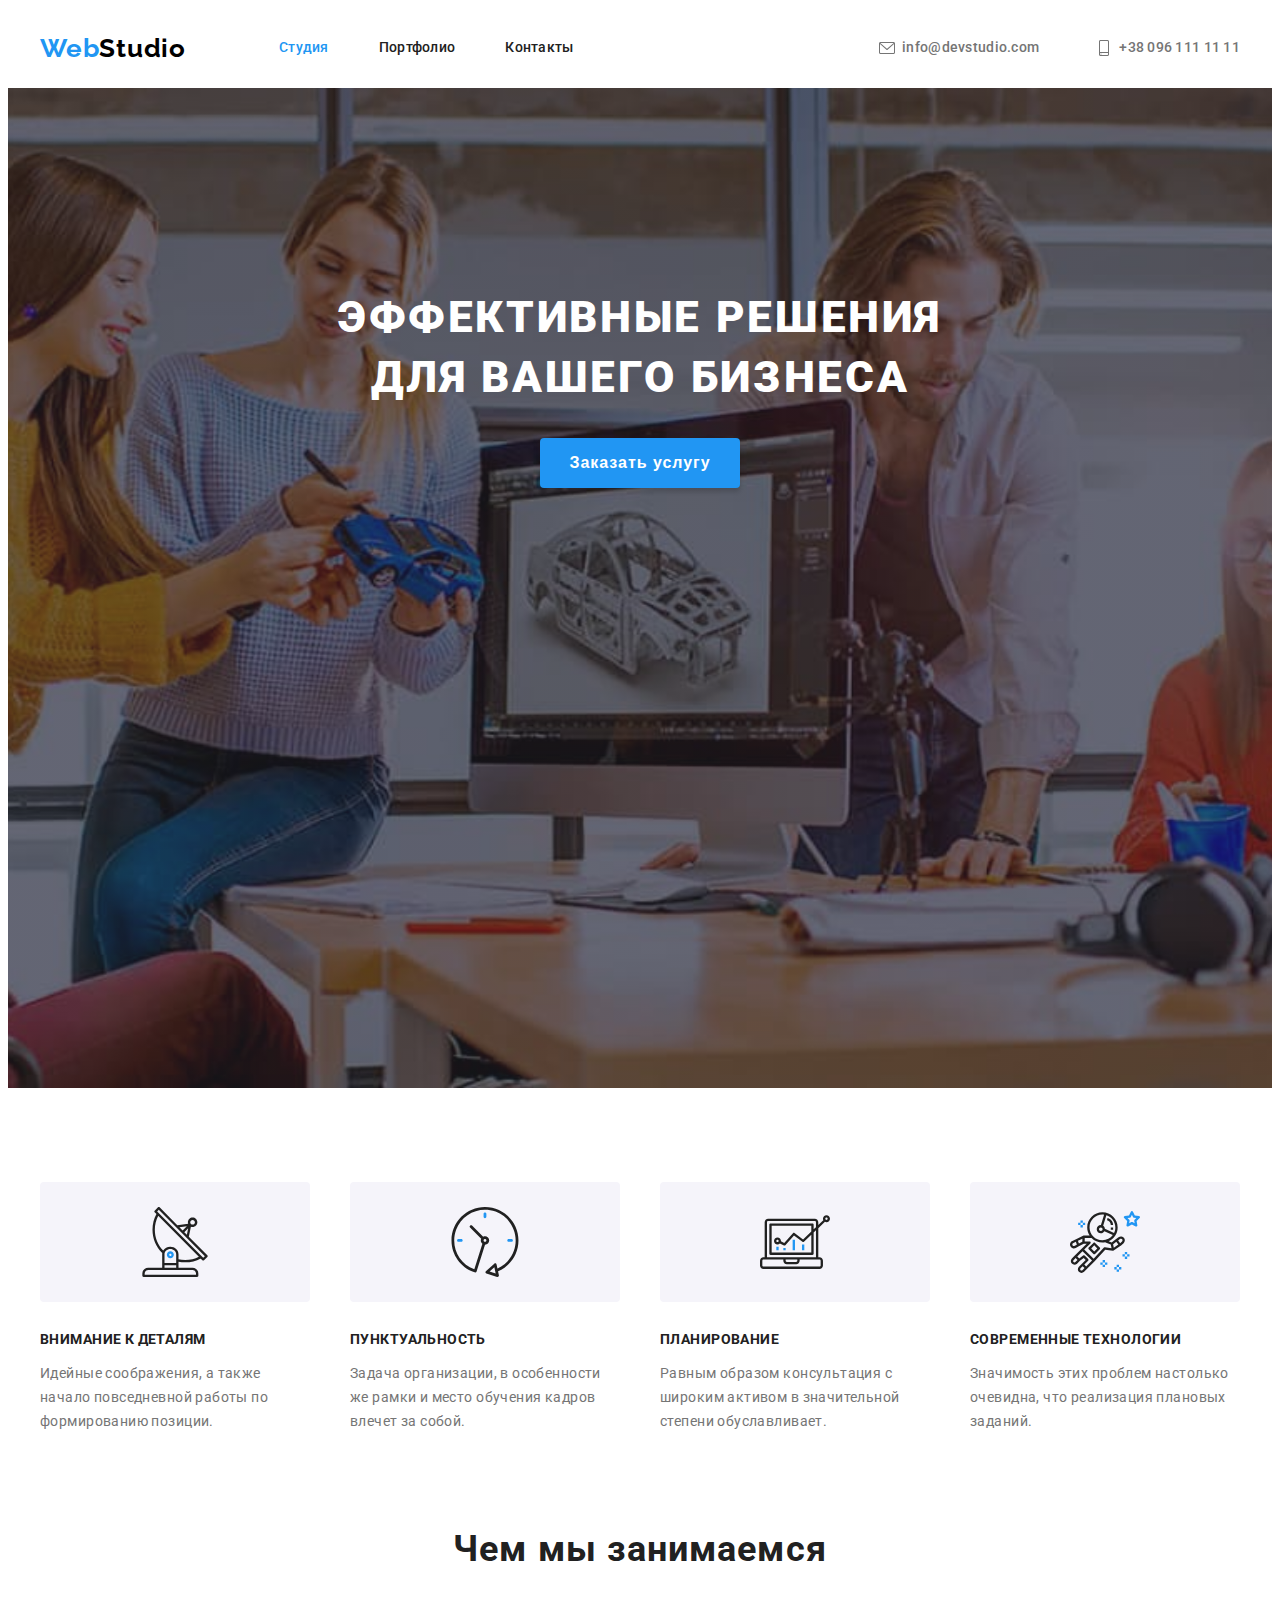
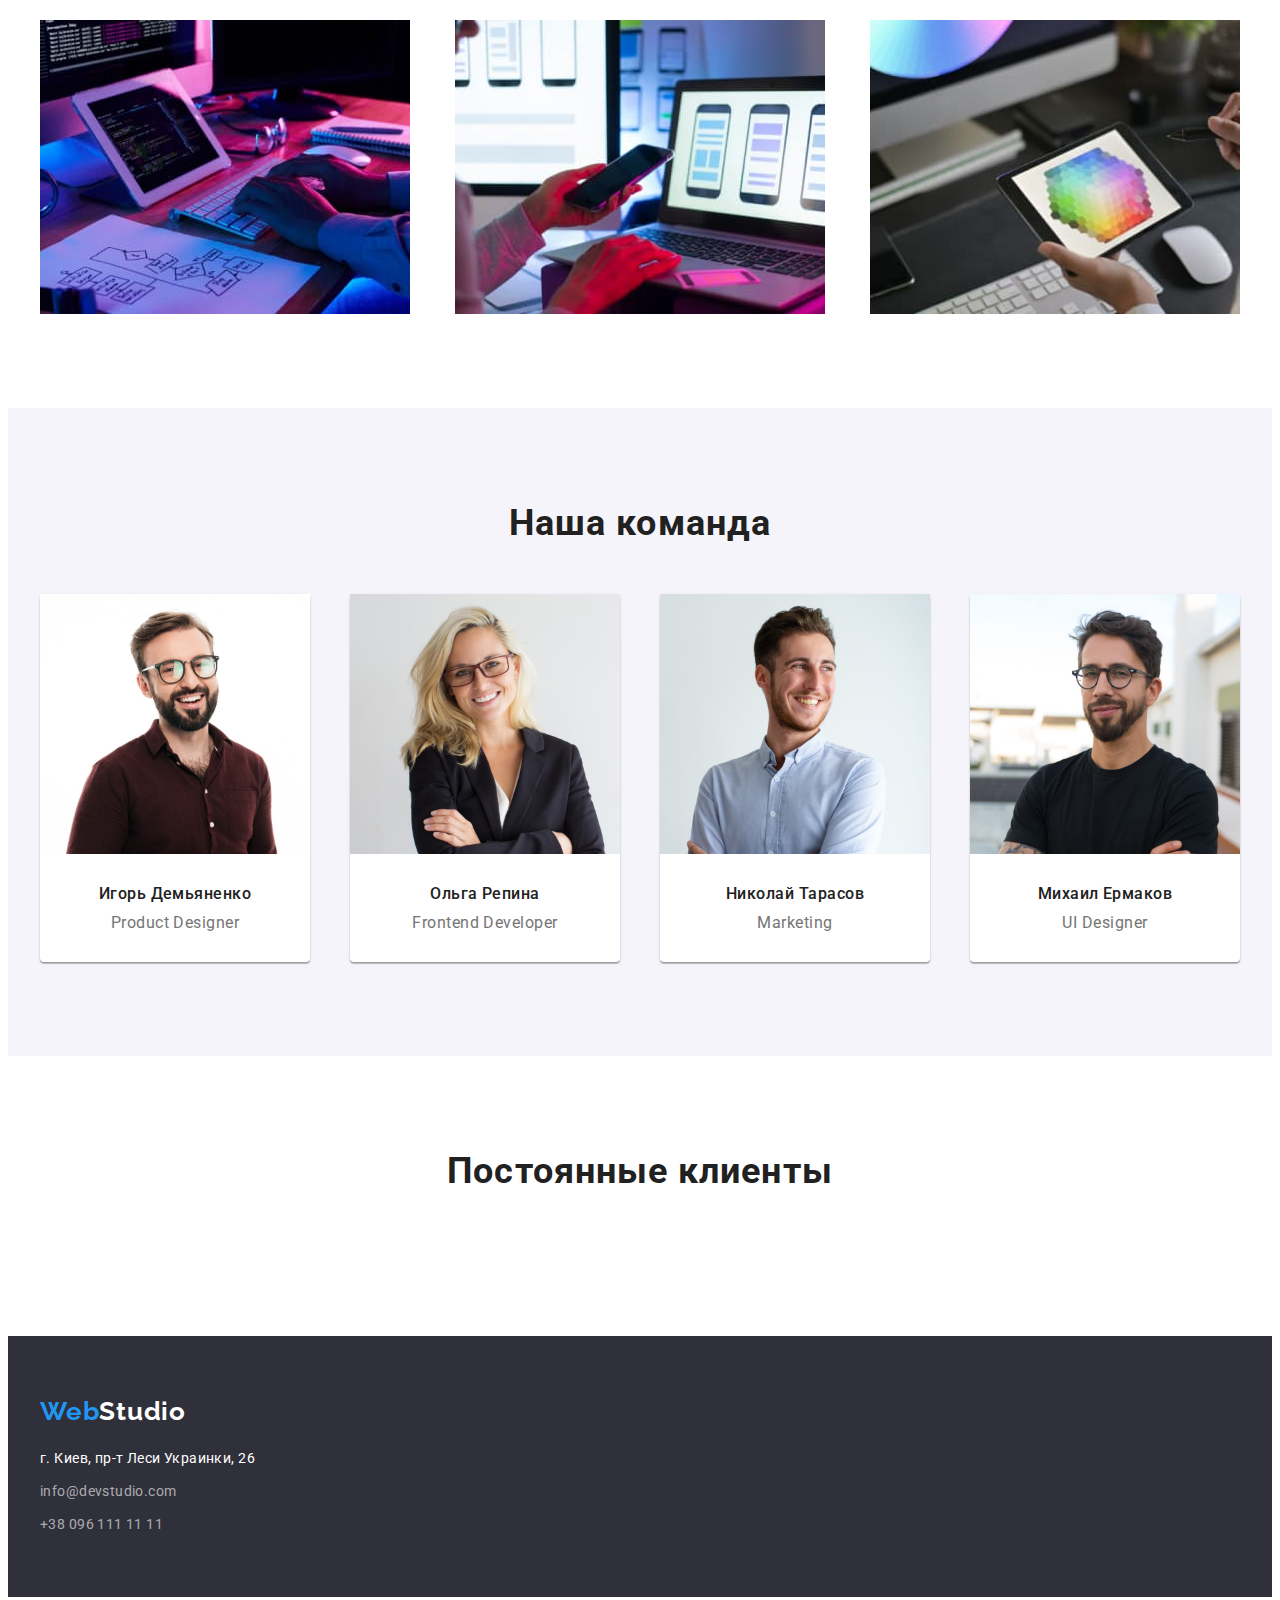
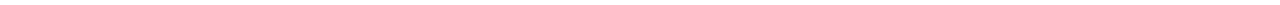
==== index.html @ 58fbd0b4 "генерирует иконки, добавляет иконки в шапке" ====
<!DOCTYPE html>
<html lang="ru">
<head>
    <meta charset="UTF-8">
    <meta name="viewport" content="width=device-width, initial-scale=1.0">
    <title>Студия</title>
    <link rel="stylesheet" href="https://cdnjs.cloudflare.com/ajax/libs/modern-normalize/1.0.0/modern-normalize.min.css"
        integrity="sha512-ISS7cAi1PEhQ8jnbJpJZMd29NlhNj4AWYyLOSp2CE/CsHxTCu+r+t0D2yoJudVrd0/8fTVPUVDzY5Tvli75u/g=="
        crossorigin="anonymous"/>
    <link rel="preconnect" href="https://fonts.gstatic.com">
    <link href="https://fonts.googleapis.com/css2?family=Raleway:wght@700&family=Roboto:wght@400;500;700;900&display=swap"
        rel="stylesheet">
   <link rel="stylesheet" href="./style/style.css">
</head>
<body>
    <header class="header">
        <div class="container header-main">
            <!-- Навигация -->
            <nav class="menu">
                <a href="#" lang="en" class="logo"><span>Web</span>Studio</a>
                <ul class="site-nav list-no-style">
                    <li class="site-nav-item"><a href="./index.html" class="link link-visited">Студия</a></li>
                    <li class="site-nav-item"><a href="./portfolio.html" class="link">Портфолио</a></li>
                    <li class="site-nav-item"><a href="#" class="link">Контакты</a></li>
                </ul>
            </nav>
            <!-- Контакты -->
            <ul class="contacts-nav list-no-style">
                <li>           
                    <a href="mailto:info@devstudio.com">
                        <svg class="contacts-icon">
                            <use href="./images/decoration/icons/symbol-defs.svg#icon-envelope"></use>
                        </svg>info@devstudio.com
                    </a>
                </li>
                <li>
                    <a href="tel:+380961111111">
                        <svg class="contacts-icon">
                            <use href="./images/decoration/icons/symbol-defs.svg#icon-smartphone"></use>    
                        </svg>
                        +38 096 111 11 11</a>
                </li>
            </ul>
        </div>
    </header>
    <main>
        <!-- Баннер -->
        <section class="banner">
            <div class="container">
                <div class="container-content">
                    <h1 class="banner-title">Эффективные решения для вашего бизнеса</h1>
                    <button class="banner-btn">Заказать услугу</button>
                </div>
            </div>
        </section>
        <!-- Преимущества -->
        <section class="advantages">
            <div class="container">
                <h2 hidden>Наши преимущества</h2>
                <ul class="advantages-list list-no-style">
                    <li>
                        <div class="advantages-item-box">
                            <svg class="advantages-icons">
                                <use href="./images/decoration/icons/symbol-defs.svg#icon-antenna"></use>
                            </svg>
                        </div>
                        <h3>Внимание к деталям</h3>
                        <p>Идейные соображения, а также начало повседневной работы по формированию позиции.</p>
                    </li>
                    <li>
                        <div class="advantages-item-box">
                            <svg class="advantages-icons">
                                <use href="./images/decoration/icons/symbol-defs.svg#icon-clock"></use>
                            </svg>
                        </div>
                        <h3>Пунктуальность</h3>
                        <p>Задача организации, в особенности же рамки и место обучения кадров влечет за собой.</p>
                    </li>
                    <li>
                        <div class="advantages-item-box">
                            <svg class="advantages-icons">
                                <use href="./images/decoration/icons/symbol-defs.svg#icon-diagram"></use>
                            </svg>
                        </div>
                        <h3>Планирование</h3>
                        <p>Равным образом консультация с широким активом в значительной степени обуславливает.</p>
                    </li>
                    <li>
                        <div class="advantages-item-box">
                            <svg class="advantages-icons">
                                <use href="./images/decoration/icons/symbol-defs.svg#icon-astronaut"></use>
                            </svg>
                        </div>
                        <h3>Современные технологии</h3>
                        <p>Значимость этих проблем настолько очевидна, что реализация плановых заданий.</p>
                    </li>
                </ul>
            </div>
        </section>
        <!-- Чем занимаемся -->
        <section class="lessons">
            <div class="container">   
                <h2 class="lessons-title">Чем мы занимаемся</h2>
                <ul class="lessons-site list-no-style">
                    <li>
                        <a href="#"><img src="./images/img.jpg" alt="разработка сайтов" width="370" height="294"></a>
                    </li>
                    <li>
                        <a href="#"><img src="./images/img-1.jpg" alt="разработка мобильных приложений" width="370" height="294"></a>    
                    </li>
                    <li>
                        <a href="#"><img src="./images/img-2.jpg" alt="разработка веб-дизайна" width="370" height="294"></a>
                    </li>
                </ul>
            </div>
        </section>
        <!-- Наша команда -->
        <section class="comands">
            <div class="container" >
                <h2 class="comands-title">Наша команда</h2>
                <ul class="list-no-style comands-list">
                    <li>
                        <img src="./images/comands/comand1.jpg" alt="Игорь Демьяненко" width="270" height="260">
                        <div class="commands-container">
                            <h3 class="subtitle">Игорь Демьяненко</h3>
                            <p lang="en">Product Designer</p>
                        </div>
                    </li>
                    <li>
                        <img src="./images/comands/comand2.jpg" alt="Ольга Репина" width="270" height="260">
                        <div class="commands-container">
                            <h3 class="subtitle">Ольга Репина</h3>
                            <p lang="en">Frontend Developer</p>
                        </div>
                    </li>
                    <li>
                        <img src="./images/comands/comand3.jpg" alt="Николай Тарасов" width="270" height="260">
                        <div class="commands-container">
                            <h3 class="subtitle">Николай Тарасов</h3>
                            <p lang="en">Marketing</p>
                        </div>
                    </li>
                    <li>
                        <img src="./images/comands/comand4.jpg" alt="Михаил Ермаков" width="270" height="260">
                        <div class="commands-container">
                            <h3 class="subtitle">Михаил Ермаков</h3>
                            <p lang="en">UI Designer</p>
                        </div>
                    </li>
                </ul>
            </div>
        </section>
        <section class="clients">
            <div class="container">
                <h2 class="clients-title">Постоянные клиенты</h2>
                <ul class="list-no-style clients-list">
                    <li class="clients-icon"></li>
                    <li class="clients-icon"></li>
                    <li class="clients-icon"></li>
                    <li class="clients-icon"></li>
                    <li class="clients-icon"></li>
                    <li class="clients-icon"></li>
                </ul>
            </div>
        </section>
    </main>
    <footer class="footer">
        <div class="container">
            <a href="#" lang="en" class="logo logo-white"><span>Web</span>Studio</a>
            <!-- контакты -->
            <address class="address">г. Киев, пр-т Леси Украинки, 26</address>
            <ul class="footer-contacts list-no-style">
                <li><a href="mailto:info@devstudio.com">info@devstudio.com</a></li>
                <li><a href="tel:+380961111111">+38 096 111 11 11</a></li>
            </ul>
        </div>
    </footer>
</body>
</html>
---- style/style.css ----
/* цвет вторичного текста #212121;*/
/* цвет основного текста #757575; */
/* цвет акцент #2196F3; */
/* Черный #000000 */
/* Белый #FFFFFF; */
/* контакты в подвале rgba(255, 255, 255, 0.6); */
/* основной цвет фона #E5E5E5; */
/* вторичный цвет фона #F5F4FA;*/
/* цвет фона подвала и банера #2F303A; */
:root {
  --hover-color: #2196f3;
  --text-color: #757575;
  --main-background-color: #ffffff;
  --logo-color: #000000;
  --title-color: #212121;
  --color-white: #ffffff;
  --banner-background-color: #c4c4c4;
  --footer-background-color: #2f303a;
  --commands-background-color: #f5f4fa;
  --footer-contacts-color: rgba(255, 255, 255, 0.6);
  --portfolio-item-border-color: #eeeeee;
  --main-family: 'Roboto', sans-serif;
  --logo-faily: 'Raleway', sans-serif;
}
/* -------------------------COMPONENTS------------------------- */
body {
  font-family: var(--main-family);
  font-style: normal;
  font-weight: 400;
  font-size: 14px;
  line-height: 1.71;
  letter-spacing: 0.03em;
  color: var(--text-color);
  background-color: var(--main-background-color);
}
.list-no-style {
  list-style: none;
  margin: 0;
  padding: 0;
}
a {
  text-decoration: none;
}

.container {
  width: 1200px;
  margin-right: auto;
  margin-left: auto;
  padding-left: 15px;
  padding-right: 15px;
}

img {
  display: block;
  max-width: 100%;
  height: auto;
}

/* -------------------------/COMPONENTS------------------------- */

/* -------------------------HEADER------------------------------ */
/* -----header-components----- */
.menu,
.site-nav,
.header-main {
  display: flex;
}
.header-main {
  justify-content: space-between;
  align-items: center;
}
.header-main .menu {
  align-items: center;
}
.site-nav .site-nav-item:not(:last-child) {
  margin-right: 50px;
}
/* -----/header-components----- */
/* ------site logo------ */
.logo {
  margin-right: 93px;

  font-family: var(--logo-faily);
  font-weight: 700;
  font-size: 26px;
  line-height: 1.19;
  letter-spacing: 0.03em;
  color: var(--logo-color);
}
.logo span {
  color: var(--hover-color);
}

/* ------site nav------*/
.site-nav .link {
  display: block;
  color: var(--title-color);
}
.contacts-nav {
  display: flex;
}
.contacts-nav li:not(:last-child) {
  margin-right: 50px;
}
.site-nav .link,
.contacts-nav a {
  padding: 32px 0;
  font-weight: 500;
  line-height: 1.14;
  letter-spacing: 0.02em;
}

.site-nav .link:hover,
.site-nav .link:active,
.site-nav .link:focus {
  color: var(--hover-color);
}

.site-nav .link-visited {
  color: var(--hover-color);
}

/* -----style contacts----- */
.contacts-nav a {
  display: flex;
  align-items: center;
  color: var(--text-color);
  fill: var(--text-color);
}

.contacts-nav a:hover,
.contacts-nav a:active,
.contacts-nav a:focus {
  color: var(--hover-color);
  fill: var(--hover-color);
}

.contacts-icon {
  width: 30px;
  height: 16px;
  fill: inherit;
}

/* -------------------------/HEADER------------------------------ */

/* -------------------------STUDIO------------------------------- */
/* -----banner----- */
.banner {
  padding: 200px 0;
  height: 600px;
  max-width: 1600px;
  margin-right: auto;
  margin-left: auto;
  background-color: var(--banner-background-color);
  background-image: linear-gradient(
      to right,
      rgba(47, 48, 58, 40%),
      rgba(47, 48, 58, 40%)
    ),
    url(../images/decoration/banner.jpg);
  background-repeat: no-repeat;
  background-position: center;
  background-size: cover;
  text-align: center;
}

.banner .container-content {
  max-width: 696px;
  margin-right: auto;
  margin-left: auto;
}
.banner-title {
  margin-top: 0;
  margin-bottom: 30px;

  font-weight: 900;
  font-size: 44px;
  line-height: 1.36;
  letter-spacing: 0.06em;
  text-transform: uppercase;
  color: var(--color-white);
}

.banner-btn {
  width: 200px;
  height: 50px;
  border-radius: 4px;
  box-shadow: 0px 4px 4px rgba(0, 0, 0, 0.15);
  border-color: transparent;

  font-weight: 700;
  font-size: 16px;
  line-height: 1.88;
  text-align: center;
  letter-spacing: 0.06em;
  color: var(--color-white);
  background-color: var(--hover-color);
}

/* -----преимущества----- */

.advantages-item-box {
  display: flex;
  justify-content: center;
  align-items: center;
  width: 270px;
  height: 120px;
  margin-bottom: 30px;
  background-color: var(--commands-background-color);
  border-radius: 4px;
}
.advantages-item-box svg {
  display: block;
}
.advantages-icons {
  width: 70px;
  height: 70px;
}
.advantages {
  padding: 94px 0;
}
.advantages-list {
  display: flex;
  justify-content: space-between;
}
.advantages-list li {
  width: 270px;
}
.advantages h3 {
  margin-top: 0;
  margin-bottom: 10;

  font-weight: 700;
  font-size: 14px;
  line-height: 1.14;
  letter-spacing: 0.03em;
  text-transform: uppercase;
  color: var(--title-color);
}
.advantages p {
  margin-bottom: 0;
  margin-top: 0;
  color: var(--text-color);
}

/* -----чем занимаемся----- */
.lessons {
  padding-bottom: 94px;
}
.lessons-title,
.comands-title,
.clients-title {
  margin-top: 0;
  margin-bottom: 50px;

  font-weight: 700;
  font-size: 36px;
  line-height: 1.17;
  text-align: center;
  letter-spacing: 0.03em;
  color: var(--title-color);
}
.lessons-site {
  display: flex;
  justify-content: space-between;
}

/* -----commands (команда)----- */
.comands {
  padding-bottom: 94px;
  padding-top: 94px;
  background-color: var(--commands-background-color);
}
.comands .comands-list {
  display: flex;
  justify-content: space-between;
}
.comands .comands-list > li {
  box-shadow: 0px 1px 3px rgba(0, 0, 0, 0.12), 0px 1px 1px rgba(0, 0, 0, 0.14),
    0px 2px 1px rgba(0, 0, 0, 0.2);
  border-radius: 4px;
  background: var(--color-white);
}

.comands .commands-container {
  padding: 30px;
  text-align: center;
}

.comands h3 {
  font-weight: 500;
  color: var(--title-color);
}
.comands h3,
.comands p {
  margin-top: 0;
  margin-bottom: 0;

  font-size: 16px;
  line-height: 1.19;
  letter-spacing: 0.03em;
}
.comands .subtitle {
  margin-bottom: 10px;
}

/* -----clients----- */
.clients {
  padding-bottom: 94px;
  padding-top: 94px;
}
/* -------------------------/STUDIO------------------------------- */

/* ------------------------PORTFOLIO------------------------------ */
/* ----portfolio-companents----- */
.portfolio {
  padding: 94px 0;
}
.portfolio .portfolio-items {
  display: flex;
  justify-content: center;
  margin-bottom: 50px;
}

/* ---------portfolio button--------- */
.portfolio .portfolio-items-button:not(:last-child) {
  margin-right: 8px;
}
.portfolio .portfolio-btn {
  padding: 6px 22px;
  border-radius: 4px;
  border: var(--commands-background-color);

  font-style: normal;
  font-weight: 500;
  font-size: 16px;
  line-height: 1.63;
  letter-spacing: 0.03em;
  color: var(--title-color);
  background-color: var(--commands-background-color);
}
.portfolio .portfolio-btn:hover,
.portfolio .portfolio-btn:active,
.portfolio .portfolio-btn:focus {
  background-color: var(--hover-color);
  color: var(--color-white);
  border: var(--hover-color);
  box-shadow: 0px 3px 1px rgba(0, 0, 0, 0.1), 0px 1px 2px rgba(0, 0, 0, 0.08),
    0px 2px 2px rgba(0, 0, 0, 0.12);
}
/* ---------portfolio list ---------*/
.portfolio-box {
  display: flex;
  flex-wrap: wrap;
  margin: -15px;
}
.portfolio-list a {
  display: block;
}

.portfolio-box .portfolio-list {
  width: 370px;
  margin: 15px;
}
.portfolio-box-aside {
  padding: 20px 24px;
  border: 1px solid var(--portfolio-item-border-color);
  border-top: transparent;
}

.portfolio .portfolio-list-title {
  margin: 0 0 4px;

  font-weight: 700;
  font-size: 18px;
  line-height: 2;
  letter-spacing: 0.06em;
  color: var(--title-color);
}
.portfolio .portfolio-list-text {
  margin-top: 0;
  margin-bottom: 0;

  font-size: 16px;
  line-height: 1.88;
  letter-spacing: 0.03em;
  color: var(--text-color);
}
/* ------------------------/PORTFOLIO------------------------------ */

/* ----------------------------FOOTER---------------------------- */
.footer {
  padding-top: 60px;
  padding-bottom: 60px;
  background-color: var(--footer-background-color);
}
.footer .logo-white {
  display: inline-block;
  margin-bottom: 20px;
  color: var(--color-white);
}

.footer .address {
  margin-bottom: 9px;
  font-style: normal;
  color: var(--color-white);
}

.footer-contacts li:not(:last-child) {
  margin-bottom: 9px;
  display: inline-block;
}

.footer-contacts a {
  color: var(--footer-contacts-color);
}
.footer-contacts a:hover,
.footer-contacts a:focus,
.footer-contacts a:visited {
  color: var(--hover-color);
}
/* ----------------------------FOOTER--------------------------- */
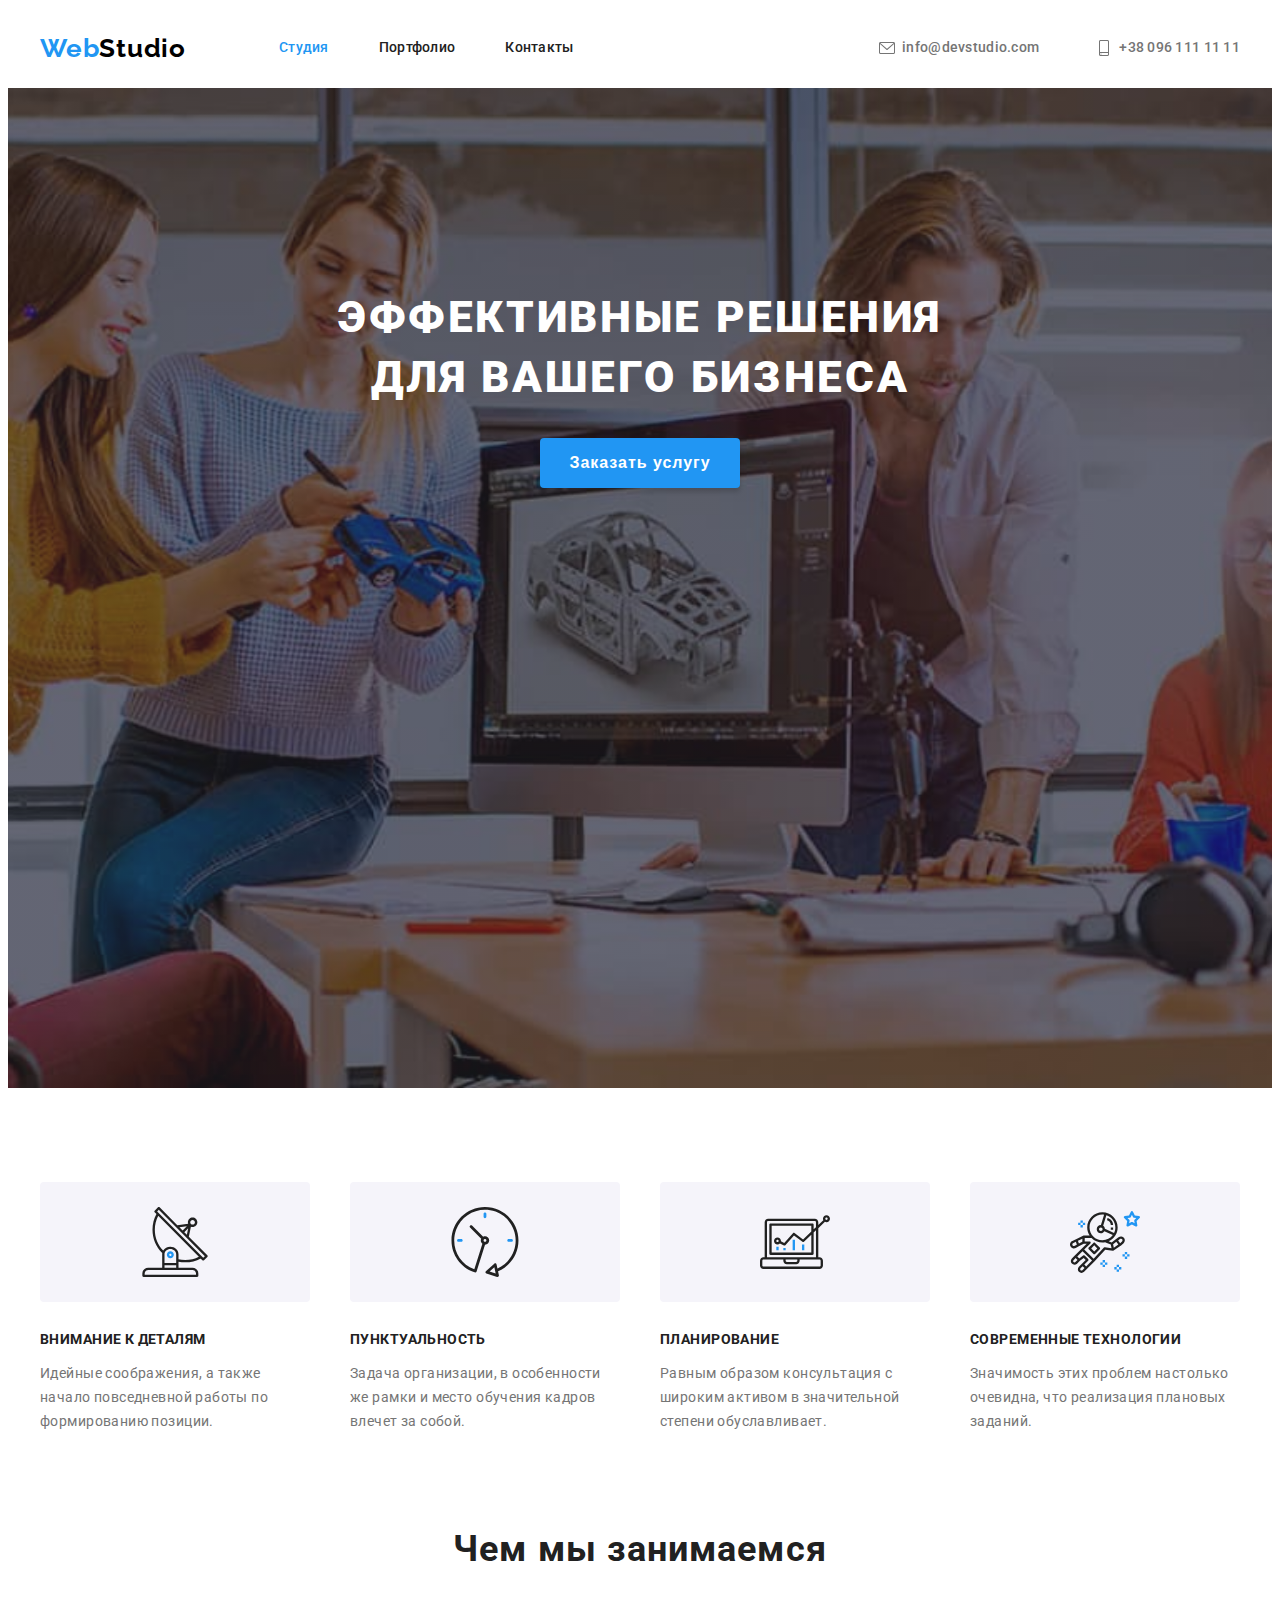
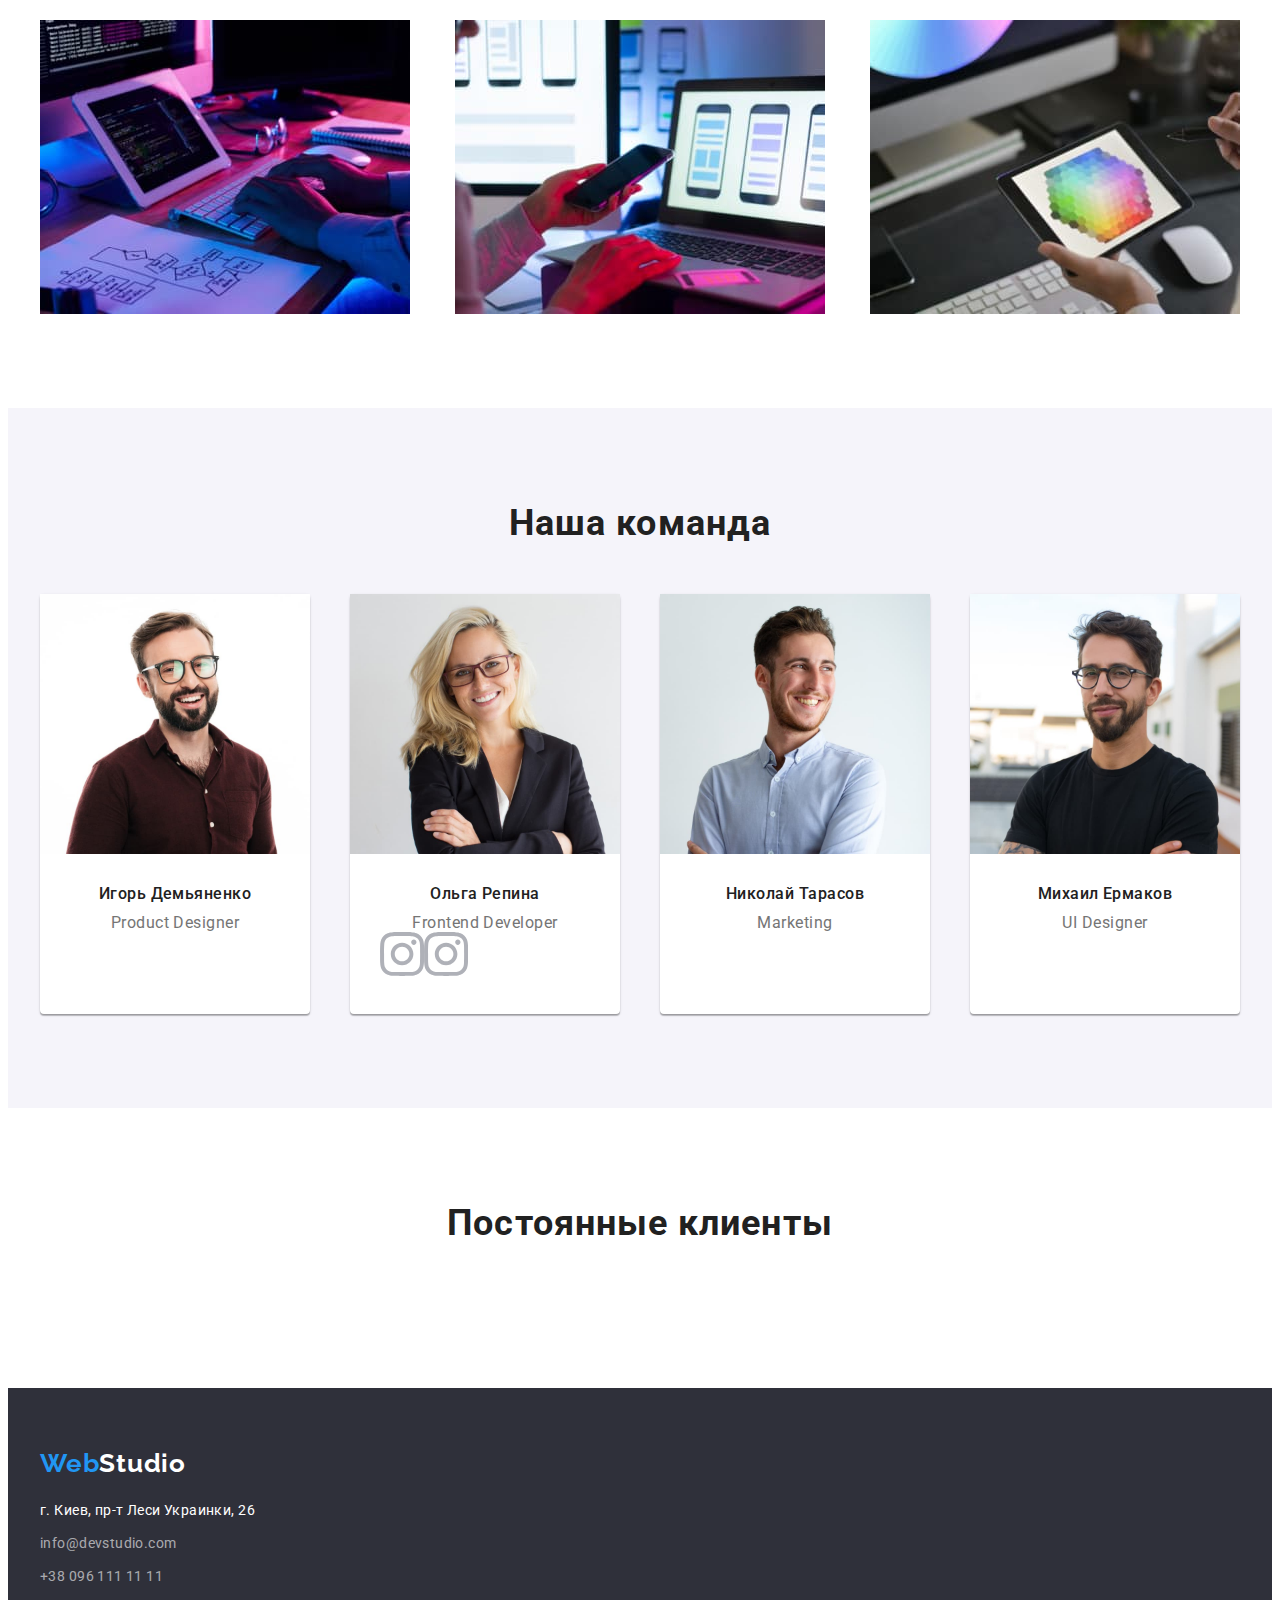
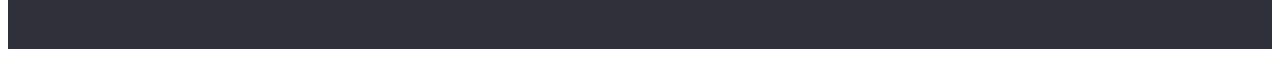
==== commit e534b4a5: "добавляет иконки" ====
--- a/index.html
+++ b/index.html
@@ -131,6 +131,28 @@
                         <div class="commands-container">
                             <h3 class="subtitle">Ольга Репина</h3>
                             <p lang="en">Frontend Developer</p>
+                            <ul class="list-no-style commands-list-icon">
+                                <li class="commands-icon">
+                                    <a href="#" width="44" height="44">
+                                        <svg class="icon-svg">
+                                            <use href="./images/decoration/icons/symbol-defs.svg#icon-instagram"></use>
+                                        </svg>
+                                    </a>
+                                </li>
+                                <li class="commands-icon">
+                                    <a href="#">
+                                        <svg class="icon-svg">
+                                        <use href="./images/decoration/icons/symbol-defs.svg#icon-instagram"></use>
+                                    </svg>
+                                </a>
+                                </li>
+                                <li class="commands-icon">
+                                    <a href="#"></a>
+                                </li>
+                                <li class="commands-icon">
+                                    <a href="#"></a>
+                                </li>
+                            </ul>
                         </div>
                     </li>
                     <li>
--- a/style/style.css
+++ b/style/style.css
@@ -303,7 +303,15 @@
 .comands .subtitle {
   margin-bottom: 10px;
 }
-
+/* --commands-list-icon-- */
+.commands-list-icon {
+  display: flex;
+  flex-direction: row;
+}
+.icon-svg {
+  width: 44px;
+  height: 44px;
+}
 /* -----clients----- */
 .clients {
   padding-bottom: 94px;
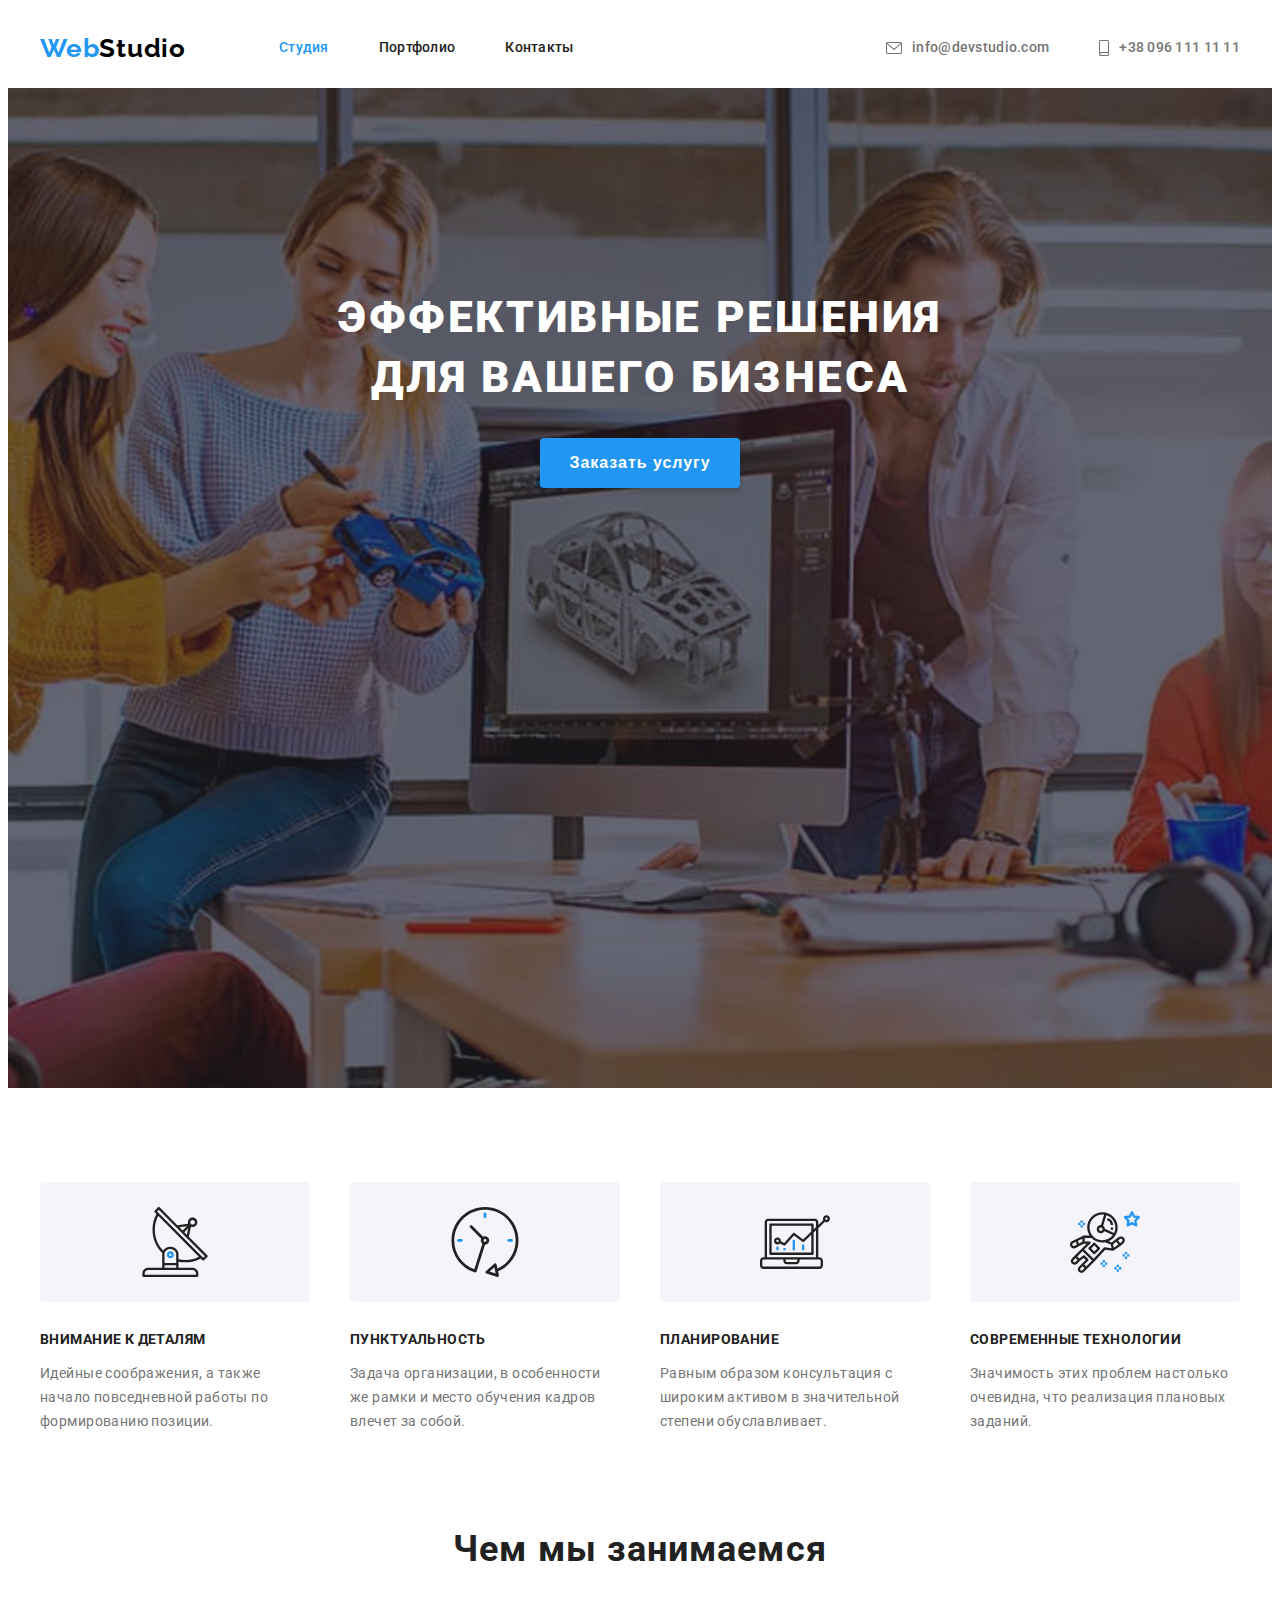
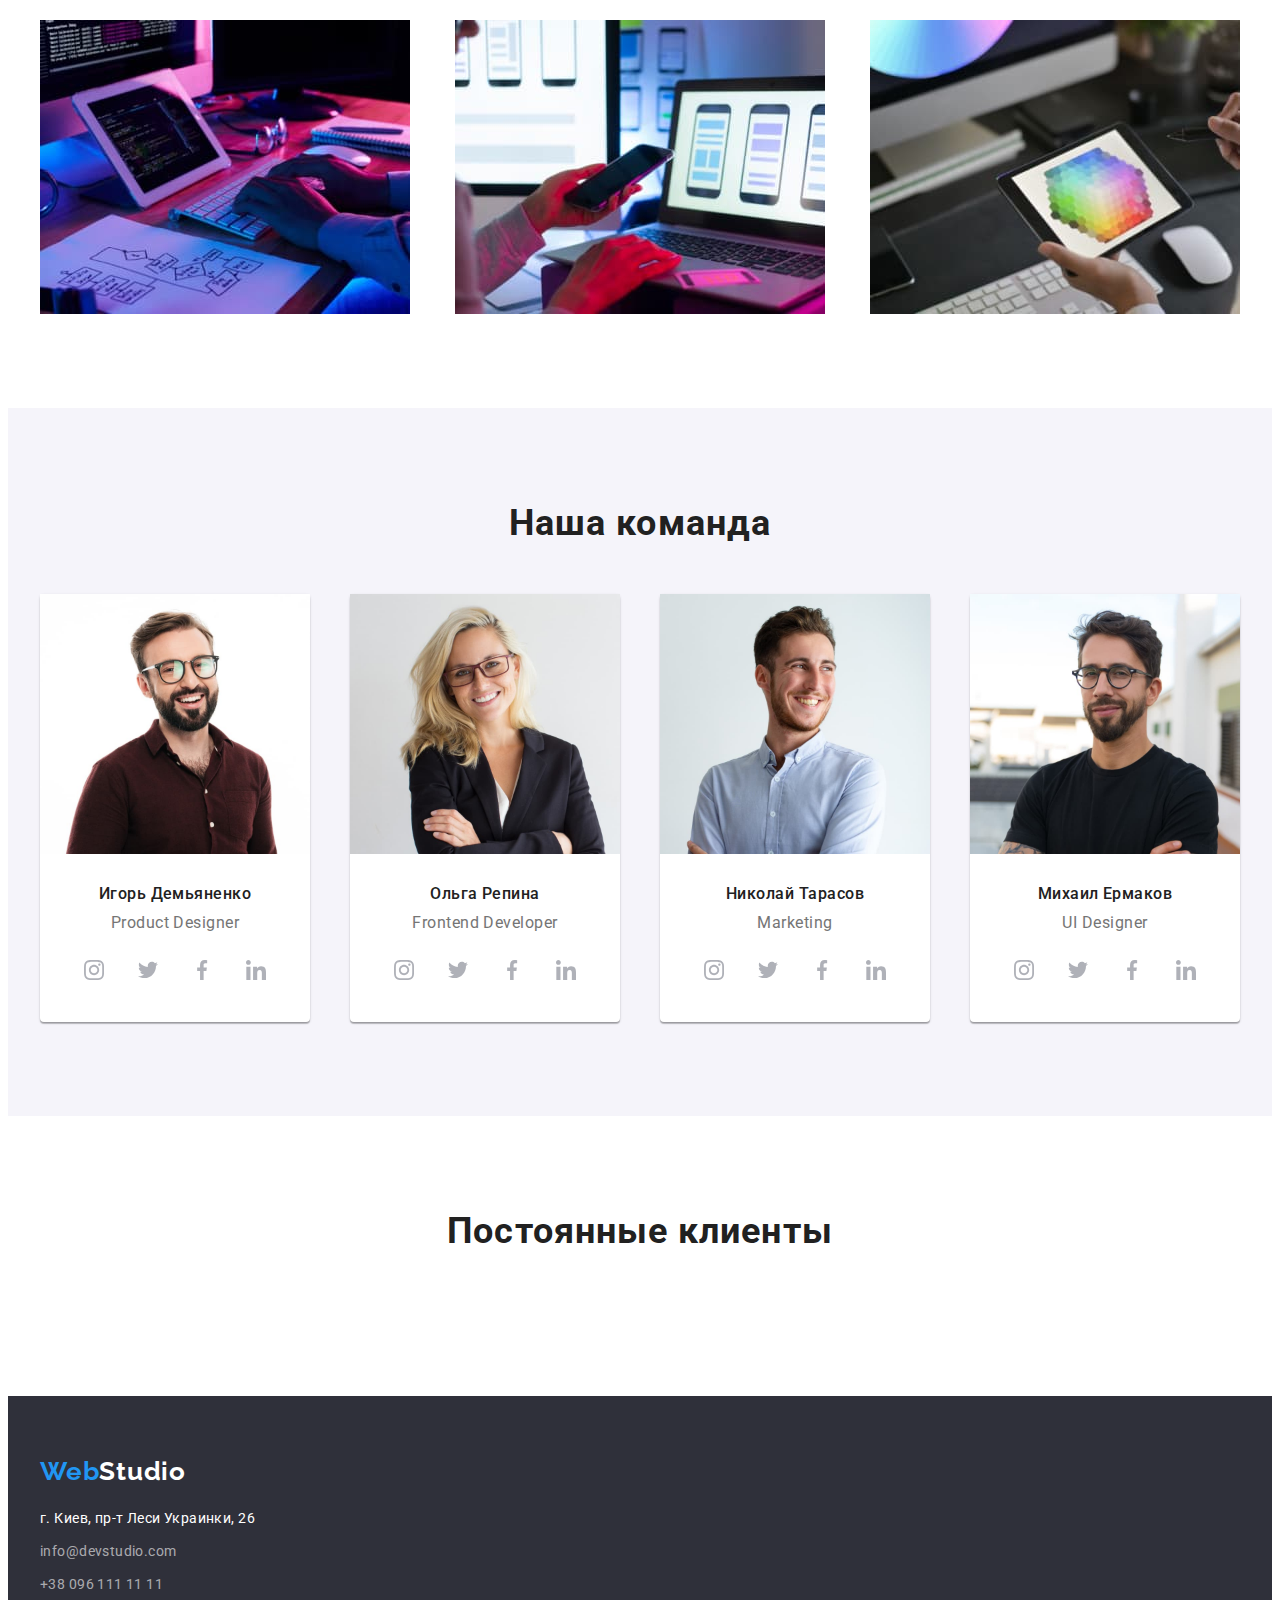
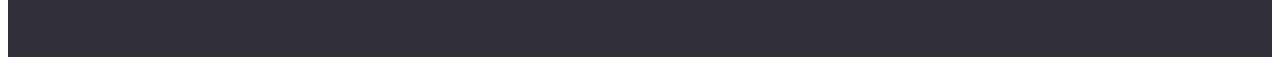
==== commit 771a9cc4: "добавляет иконки" ====
--- a/index.html
+++ b/index.html
@@ -28,17 +28,17 @@
             <ul class="contacts-nav list-no-style">
                 <li>           
                     <a href="mailto:info@devstudio.com">
-                        <svg class="contacts-icon">
+                        <svg class="contacts-icon icon-envelope">
                             <use href="./images/decoration/icons/symbol-defs.svg#icon-envelope"></use>
                         </svg>info@devstudio.com
                     </a>
                 </li>
                 <li>
                     <a href="tel:+380961111111">
-                        <svg class="contacts-icon">
+                        <svg class="contacts-icon icon-smartphone">
                             <use href="./images/decoration/icons/symbol-defs.svg#icon-smartphone"></use>    
-                        </svg>
-                        +38 096 111 11 11</a>
+                        </svg>+38 096 111 11 11
+                    </a>
                 </li>
             </ul>
         </div>
@@ -124,6 +124,36 @@
                         <div class="commands-container">
                             <h3 class="subtitle">Игорь Демьяненко</h3>
                             <p lang="en">Product Designer</p>
+                            <ul class="list-no-style commands-list-icon">
+                                <li class="commands-icon">
+                                    <a href="#">
+                                        <svg class="icon-svg">
+                                            <use href="./images/decoration/icons/symbol-defs.svg#icon-instagram"></use>
+                                        </svg>
+                                    </a>
+                                </li>
+                                <li class="commands-icon">
+                                    <a href="#">
+                                        <svg class="icon-svg">
+                                            <use href="./images/decoration/icons/symbol-defs.svg#icon-twitter"></use>
+                                        </svg>
+                                    </a>
+                                </li>
+                                <li class="commands-icon">
+                                    <a href="#">
+                                        <svg class="icon-svg">
+                                            <use href="./images/decoration/icons/symbol-defs.svg#icon-facebook"></use>
+                                        </svg>
+                                    </a>
+                                </li>
+                                <li class="commands-icon">
+                                    <a href="#">
+                                        <svg class="icon-svg">
+                                            <use href="./images/decoration/icons/symbol-defs.svg#icon-linkedin"></use>
+                                        </svg>
+                                    </a>
+                                </li>
+                            </ul>
                         </div>
                     </li>
                     <li>
@@ -133,24 +163,32 @@
                             <p lang="en">Frontend Developer</p>
                             <ul class="list-no-style commands-list-icon">
                                 <li class="commands-icon">
-                                    <a href="#" width="44" height="44">
-                                        <svg class="icon-svg">
-                                            <use href="./images/decoration/icons/symbol-defs.svg#icon-instagram"></use>
-                                        </svg>
-                                    </a>
-                                </li>
-                                <li class="commands-icon">
-                                    <a href="#">
-                                        <svg class="icon-svg">
-                                        <use href="./images/decoration/icons/symbol-defs.svg#icon-instagram"></use>
-                                    </svg>
-                                </a>
-                                </li>
-                                <li class="commands-icon">
-                                    <a href="#"></a>
-                                </li>
-                                <li class="commands-icon">
-                                    <a href="#"></a>
+                                    <a href="#">
+                                        <svg class="icon-svg">
+                                            <use href="./images/decoration/icons/symbol-defs.svg#icon-instagram"></use>
+                                        </svg>
+                                    </a>
+                                </li>
+                                <li class="commands-icon">
+                                    <a href="#">
+                                        <svg class="icon-svg">
+                                            <use href="./images/decoration/icons/symbol-defs.svg#icon-twitter"></use>
+                                        </svg>
+                                    </a>
+                                </li>
+                                <li class="commands-icon">
+                                    <a href="#">
+                                        <svg class="icon-svg">
+                                            <use href="./images/decoration/icons/symbol-defs.svg#icon-facebook"></use>
+                                        </svg>
+                                    </a>
+                                </li>
+                                <li class="commands-icon">
+                                    <a href="#">
+                                        <svg class="icon-svg">
+                                            <use href="./images/decoration/icons/symbol-defs.svg#icon-linkedin"></use>
+                                        </svg>
+                                    </a>
                                 </li>
                             </ul>
                         </div>
@@ -160,6 +198,36 @@
                         <div class="commands-container">
                             <h3 class="subtitle">Николай Тарасов</h3>
                             <p lang="en">Marketing</p>
+                            <ul class="list-no-style commands-list-icon">
+                                <li class="commands-icon">
+                                    <a href="#">
+                                        <svg class="icon-svg">
+                                            <use href="./images/decoration/icons/symbol-defs.svg#icon-instagram"></use>
+                                        </svg>
+                                    </a>
+                                </li>
+                                <li class="commands-icon">
+                                    <a href="#">
+                                        <svg class="icon-svg">
+                                            <use href="./images/decoration/icons/symbol-defs.svg#icon-twitter"></use>
+                                        </svg>
+                                    </a>
+                                </li>
+                                <li class="commands-icon">
+                                    <a href="#">
+                                        <svg class="icon-svg">
+                                            <use href="./images/decoration/icons/symbol-defs.svg#icon-facebook"></use>
+                                        </svg>
+                                    </a>
+                                </li>
+                                <li class="commands-icon">
+                                    <a href="#">
+                                        <svg class="icon-svg">
+                                            <use href="./images/decoration/icons/symbol-defs.svg#icon-linkedin"></use>
+                                        </svg>
+                                    </a>
+                                </li>
+                            </ul>
                         </div>
                     </li>
                     <li>
@@ -167,6 +235,36 @@
                         <div class="commands-container">
                             <h3 class="subtitle">Михаил Ермаков</h3>
                             <p lang="en">UI Designer</p>
+                            <ul class="list-no-style commands-list-icon">
+                                <li class="commands-icon">
+                                    <a href="#">
+                                        <svg class="icon-svg">
+                                            <use href="./images/decoration/icons/symbol-defs.svg#icon-instagram"></use>
+                                        </svg>
+                                    </a>
+                                </li>
+                                <li class="commands-icon">
+                                    <a href="#">
+                                        <svg class="icon-svg">
+                                            <use href="./images/decoration/icons/symbol-defs.svg#icon-twitter"></use>
+                                        </svg>
+                                    </a>
+                                </li>
+                                <li class="commands-icon">
+                                    <a href="#">
+                                        <svg class="icon-svg">
+                                            <use href="./images/decoration/icons/symbol-defs.svg#icon-facebook"></use>
+                                        </svg>
+                                    </a>
+                                </li>
+                                <li class="commands-icon">
+                                    <a href="#">
+                                        <svg class="icon-svg">
+                                            <use href="./images/decoration/icons/symbol-defs.svg#icon-linkedin"></use>
+                                        </svg>
+                                    </a>
+                                </li>
+                            </ul>
                         </div>
                     </li>
                 </ul>
--- a/style/style.css
+++ b/style/style.css
@@ -19,6 +19,7 @@
   --commands-background-color: #f5f4fa;
   --footer-contacts-color: rgba(255, 255, 255, 0.6);
   --portfolio-item-border-color: #eeeeee;
+  --icons-color: #afb1b8;
   --main-family: 'Roboto', sans-serif;
   --logo-faily: 'Raleway', sans-serif;
 }
@@ -66,7 +67,6 @@
   display: flex;
 }
 .header-main {
-  justify-content: space-between;
   align-items: center;
 }
 .header-main .menu {
@@ -79,7 +79,6 @@
 /* ------site logo------ */
 .logo {
   margin-right: 93px;
-
   font-family: var(--logo-faily);
   font-weight: 700;
   font-size: 26px;
@@ -98,6 +97,7 @@
 }
 .contacts-nav {
   display: flex;
+  margin-left: auto;
 }
 .contacts-nav li:not(:last-child) {
   margin-right: 50px;
@@ -122,25 +122,29 @@
 
 /* -----style contacts----- */
 .contacts-nav a {
-  display: flex;
+  display: inline-flex;
   align-items: center;
   color: var(--text-color);
-  fill: var(--text-color);
 }
 
 .contacts-nav a:hover,
 .contacts-nav a:active,
 .contacts-nav a:focus {
   color: var(--hover-color);
-  fill: var(--hover-color);
 }
 
 .contacts-icon {
-  width: 30px;
+  margin-right: 10px;
+  fill: currentColor;
+}
+.icon-envelope {
+  width: 16px;
+  height: 12px;
+}
+.icon-smartphone {
+  width: 10px;
   height: 16px;
-  fill: inherit;
-}
-
+}
 /* -------------------------/HEADER------------------------------ */
 
 /* -------------------------STUDIO------------------------------- */
@@ -283,7 +287,7 @@
 }
 
 .comands .commands-container {
-  padding: 30px;
+  padding: 30px 32px;
   text-align: center;
 }
 
@@ -291,27 +295,47 @@
   font-weight: 500;
   color: var(--title-color);
 }
+
 .comands h3,
 .comands p {
   margin-top: 0;
-  margin-bottom: 0;
-
+  margin-bottom: 16px;
   font-size: 16px;
   line-height: 1.19;
   letter-spacing: 0.03em;
 }
+
 .comands .subtitle {
   margin-bottom: 10px;
 }
+
 /* --commands-list-icon-- */
-.commands-list-icon {
+.commands-container .commands-list-icon {
   display: flex;
   flex-direction: row;
-}
-.icon-svg {
+  justify-content: space-between;
+}
+
+.commands-icon a {
+  display: flex;
+  justify-content: center;
+  align-items: center;
   width: 44px;
   height: 44px;
-}
+  border-radius: 50%;
+  color: var(--icons-color);
+}
+
+.commands-icon a:hover {
+  background-color: var(--hover-color);
+  color: var(--color-white);
+}
+.commands-icon .icon-svg {
+  width: 20px;
+  height: 20px;
+  fill: currentColor;
+}
+
 /* -----clients----- */
 .clients {
   padding-bottom: 94px;
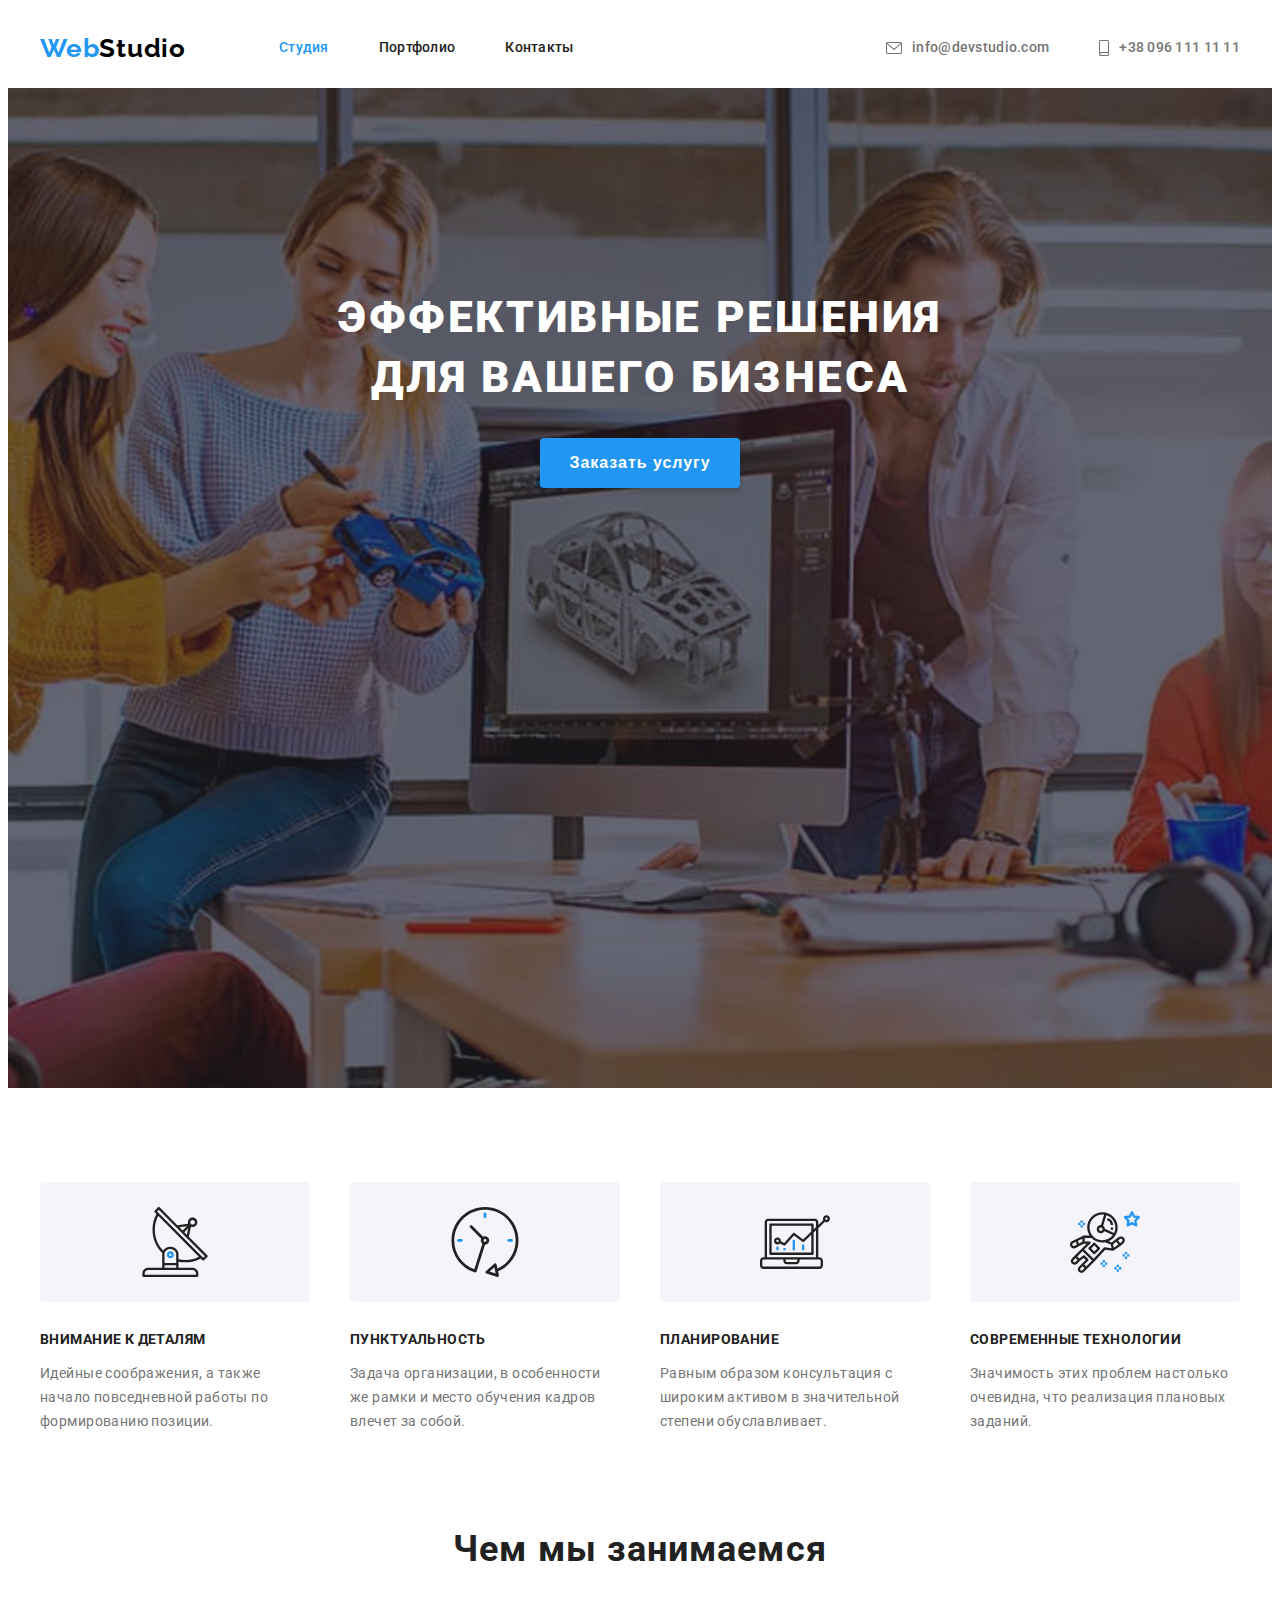
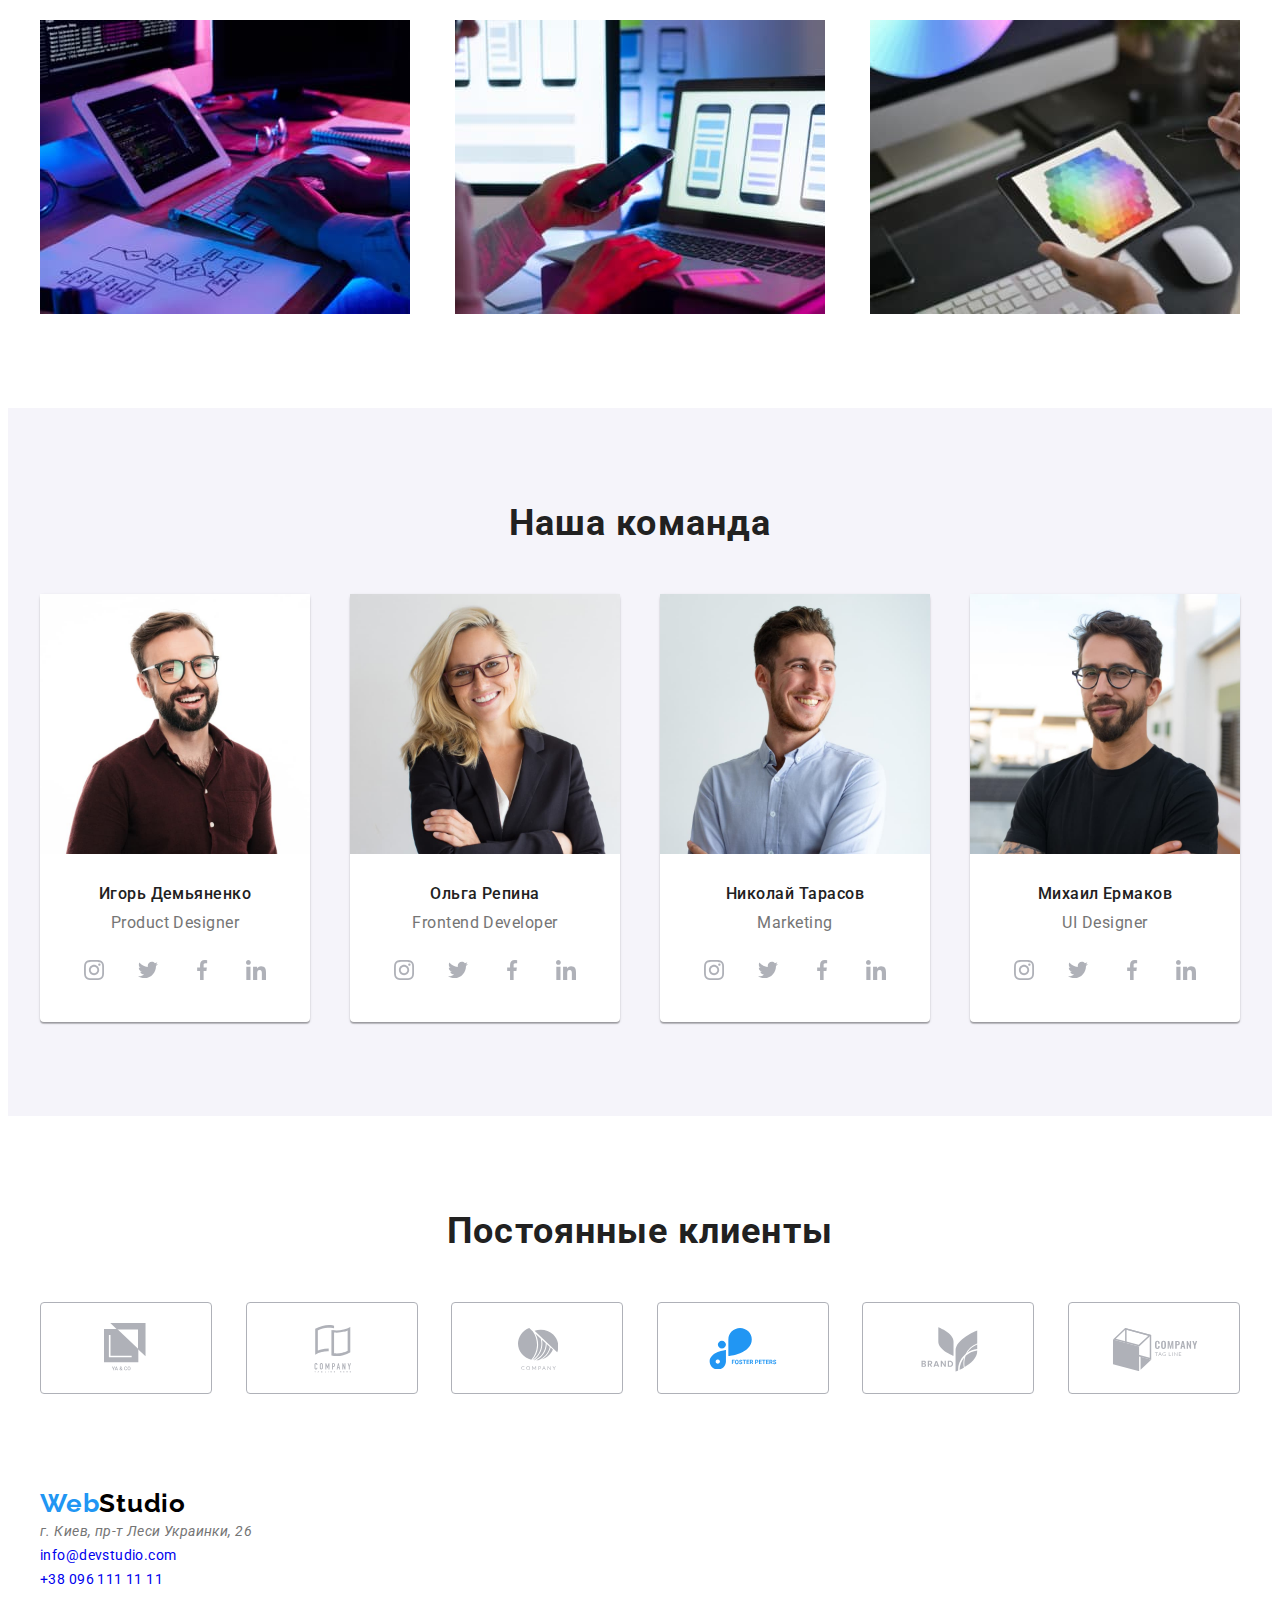
==== commit 6de487b1: "добавляет стили иконок" ====
--- a/index.html
+++ b/index.html
@@ -126,28 +126,28 @@
                             <p lang="en">Product Designer</p>
                             <ul class="list-no-style commands-list-icon">
                                 <li class="commands-icon">
-                                    <a href="#">
+                                    <a href="#" aria-label="instagram">
                                         <svg class="icon-svg">
                                             <use href="./images/decoration/icons/symbol-defs.svg#icon-instagram"></use>
                                         </svg>
                                     </a>
                                 </li>
                                 <li class="commands-icon">
-                                    <a href="#">
+                                    <a href="#" aria-label="twitter">
                                         <svg class="icon-svg">
                                             <use href="./images/decoration/icons/symbol-defs.svg#icon-twitter"></use>
                                         </svg>
                                     </a>
                                 </li>
                                 <li class="commands-icon">
-                                    <a href="#">
+                                    <a href="#" aria-label="facebook">
                                         <svg class="icon-svg">
                                             <use href="./images/decoration/icons/symbol-defs.svg#icon-facebook"></use>
                                         </svg>
                                     </a>
                                 </li>
                                 <li class="commands-icon">
-                                    <a href="#">
+                                    <a href="#" aria-label="linkedin">
                                         <svg class="icon-svg">
                                             <use href="./images/decoration/icons/symbol-defs.svg#icon-linkedin"></use>
                                         </svg>
@@ -274,12 +274,48 @@
             <div class="container">
                 <h2 class="clients-title">Постоянные клиенты</h2>
                 <ul class="list-no-style clients-list">
-                    <li class="clients-icon"></li>
-                    <li class="clients-icon"></li>
-                    <li class="clients-icon"></li>
-                    <li class="clients-icon"></li>
-                    <li class="clients-icon"></li>
-                    <li class="clients-icon"></li>
+                    <li>
+                        <a href="#" class="clients-icon">
+                            <svg class="clients-icon-svg" width="45" height="50">
+                                <use href="./images/decoration/icons/symbol-defs.svg#icon-logo-1"></use>
+                            </svg>
+                        </a>
+                    </li>
+                    <li>
+                        <a href="#" class="clients-icon">
+                            <svg class="clients-icon-svg" width="40" height="52">
+                                <use href="./images/decoration/icons/symbol-defs.svg#icon-logo-2"></use>
+                            </svg>
+                        </a>
+                    </li>
+                    <li>
+                        <a href="#" class="clients-icon">
+                            <svg class="clients-icon-svg" width="41" height="43">
+                                <use href="./images/decoration/icons/symbol-defs.svg#icon-logo-3"></use>
+                            </svg>
+                        </a>
+                    </li>
+                    <li>
+                        <a href="#" class="clients-icon">
+                            <svg class="clients-icon-svg" width="80" height="42">
+                                <use href="./images/decoration/icons/symbol-defs.svg#icon-logo-4"></use>
+                            </svg>
+                        </a>
+                    </li>
+                    <li>
+                        <a href="#" class="clients-icon">
+                            <svg class="clients-icon-svg" width="59" height="47">
+                                <use href="./images/decoration/icons/symbol-defs.svg#icon-logo-5"></use>
+                            </svg>
+                        </a>
+                    </li>
+                    <li>
+                        <a href="#" class="clients-icon">
+                            <svg class="clients-icon-svg" width="88" height="45">
+                                <use href="./images/decoration/icons/symbol-defs.svg#icon-logo-6"></use>
+                            </svg>
+                        </a>
+                    </li>
                 </ul>
             </div>
         </section>
--- a/style/style.css
+++ b/style/style.css
@@ -213,9 +213,7 @@
   background-color: var(--commands-background-color);
   border-radius: 4px;
 }
-.advantages-item-box svg {
-  display: block;
-}
+
 .advantages-icons {
   width: 70px;
   height: 70px;
@@ -233,7 +231,6 @@
 .advantages h3 {
   margin-top: 0;
   margin-bottom: 10;
-
   font-weight: 700;
   font-size: 14px;
   line-height: 1.14;
@@ -241,6 +238,7 @@
   text-transform: uppercase;
   color: var(--title-color);
 }
+
 .advantages p {
   margin-bottom: 0;
   margin-top: 0;
@@ -251,12 +249,12 @@
 .lessons {
   padding-bottom: 94px;
 }
+
 .lessons-title,
 .comands-title,
 .clients-title {
   margin-top: 0;
   margin-bottom: 50px;
-
   font-weight: 700;
   font-size: 36px;
   line-height: 1.17;
@@ -264,6 +262,7 @@
   letter-spacing: 0.03em;
   color: var(--title-color);
 }
+
 .lessons-site {
   display: flex;
   justify-content: space-between;
@@ -341,6 +340,23 @@
   padding-bottom: 94px;
   padding-top: 94px;
 }
+
+.clients .clients-list {
+  display: flex;
+  justify-content: space-between;
+}
+
+.clients .clients-icon {
+  display: flex;
+  justify-content: center;
+  align-items: center;
+  width: 170px;
+  height: 90px;
+  border: 1px solid var(--icons-color);
+  border-radius: 4px;
+  color: var(var(--icons-color);
+}
+
 /* -------------------------/STUDIO------------------------------- */
 
 /* ------------------------PORTFOLIO------------------------------ */
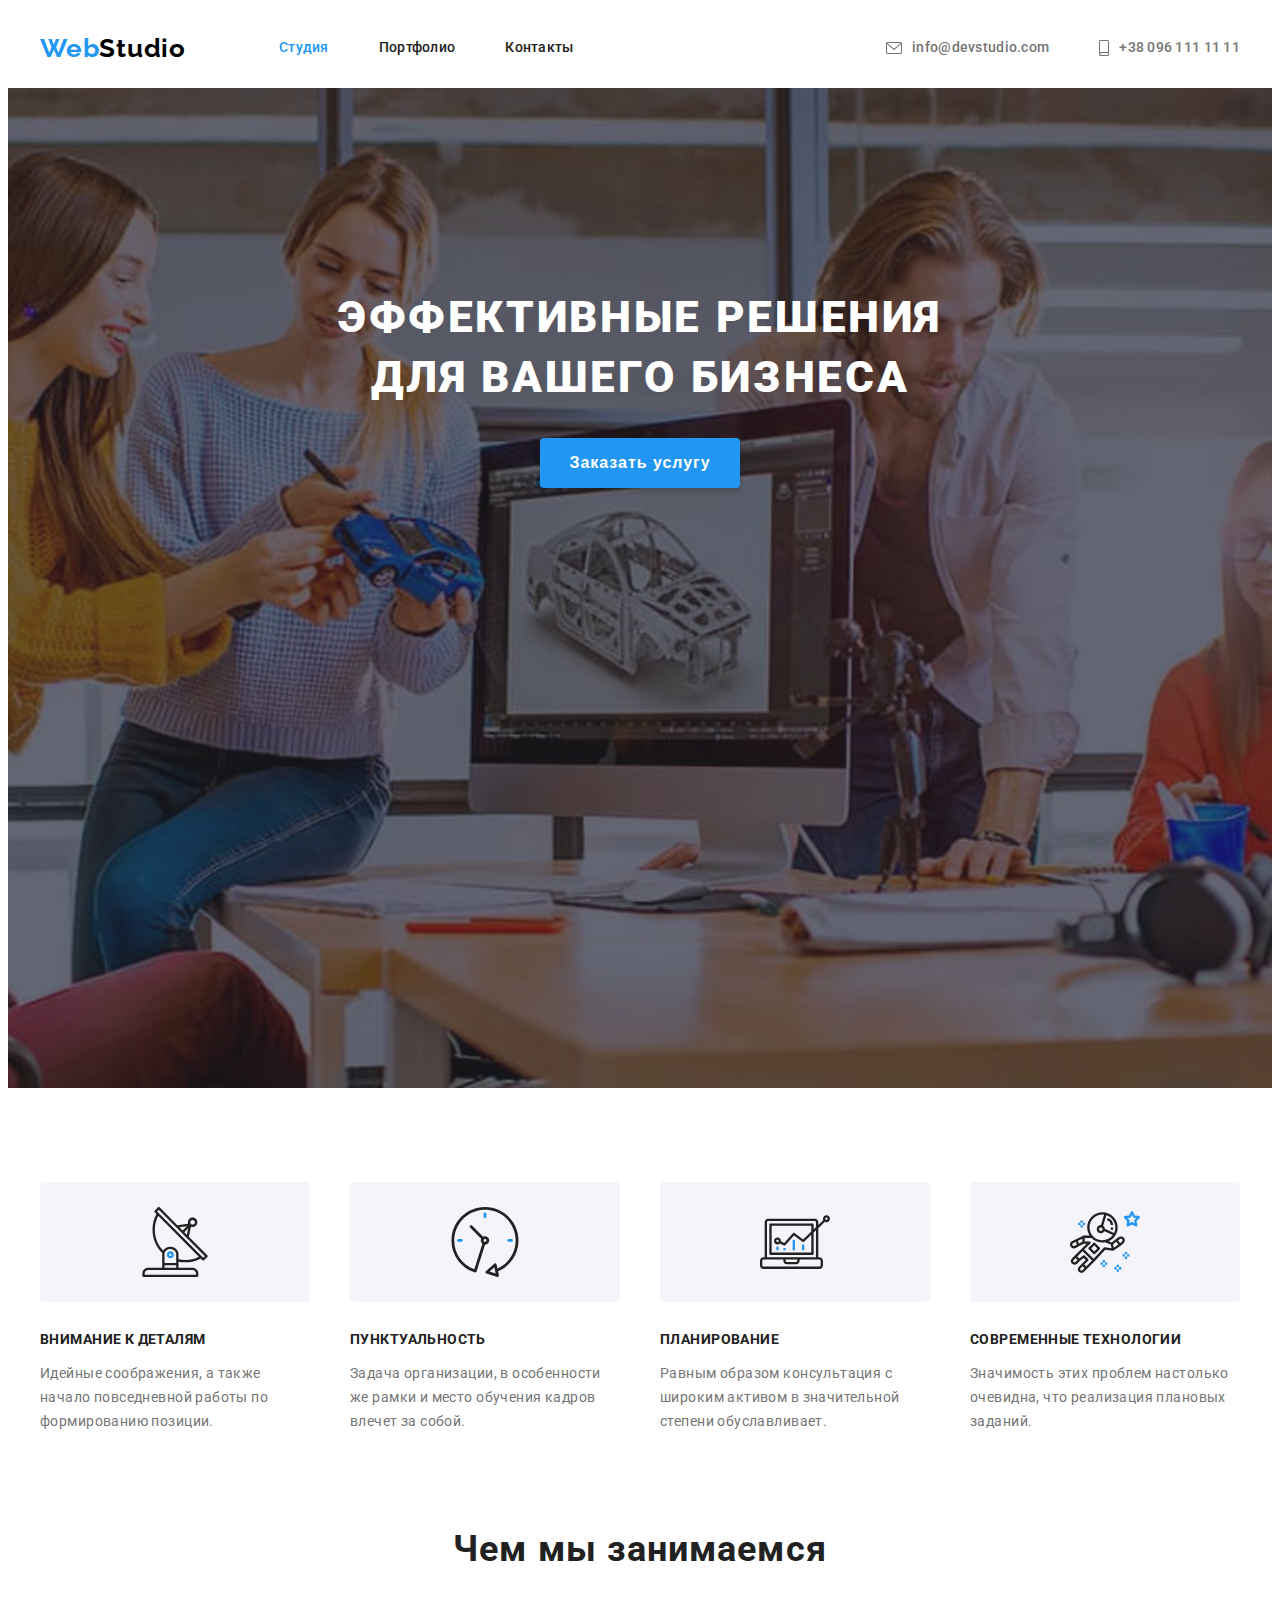
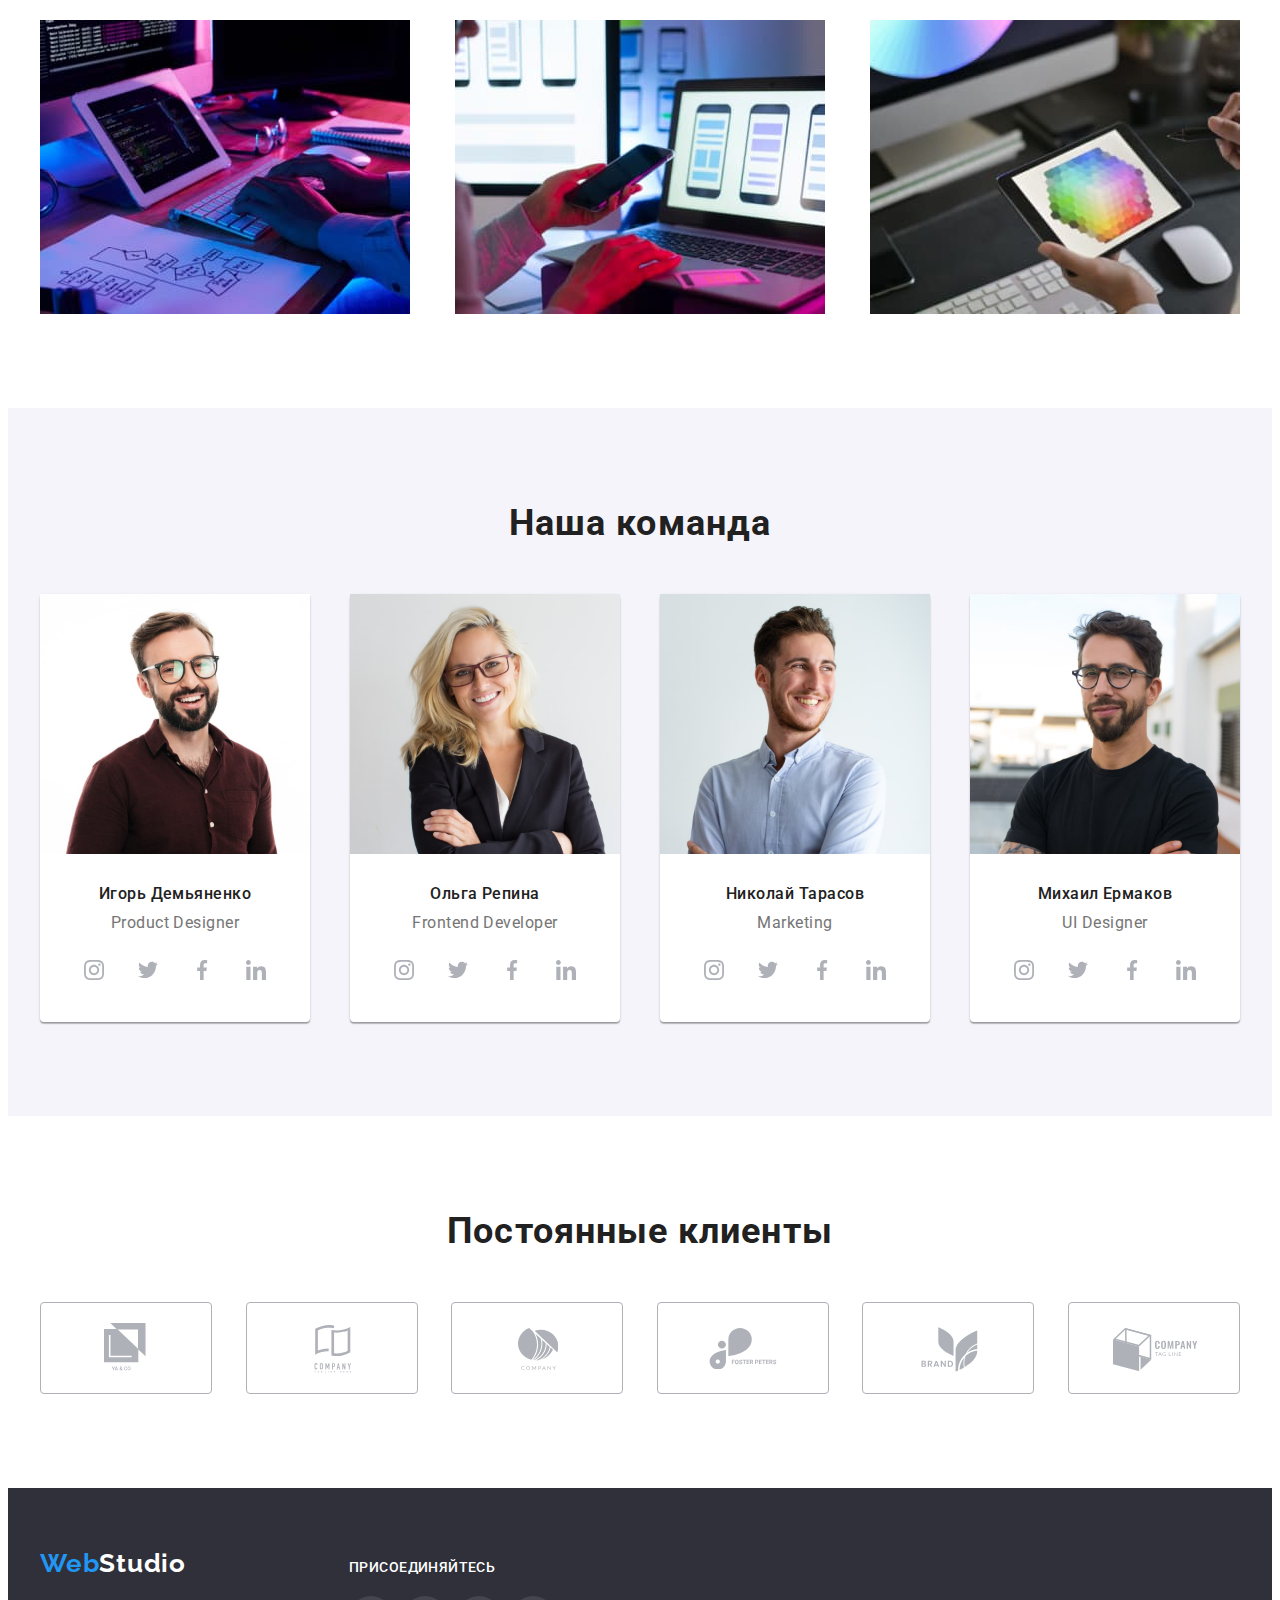
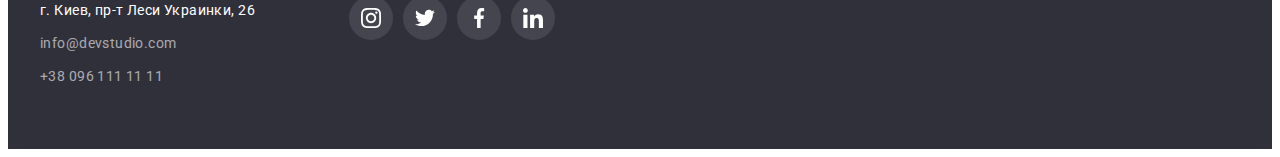
==== commit 81ff6aef: "добавлет иконки в футере" ====
--- a/index.html
+++ b/index.html
@@ -321,14 +321,49 @@
         </section>
     </main>
     <footer class="footer">
-        <div class="container">
-            <a href="#" lang="en" class="logo logo-white"><span>Web</span>Studio</a>
-            <!-- контакты -->
-            <address class="address">г. Киев, пр-т Леси Украинки, 26</address>
-            <ul class="footer-contacts list-no-style">
-                <li><a href="mailto:info@devstudio.com">info@devstudio.com</a></li>
-                <li><a href="tel:+380961111111">+38 096 111 11 11</a></li>
-            </ul>
+        <div class="container footer-box">
+            <div class="footer-box-contacts">
+                <a href="#" lang="en" class="logo logo-white"><span>Web</span>Studio</a>
+                <!-- контакты -->
+                <address class="address">г. Киев, пр-т Леси Украинки, 26</address>
+                <ul class="footer-contacts list-no-style">
+                    <li><a href="mailto:info@devstudio.com">info@devstudio.com</a></li>
+                    <li><a href="tel:+380961111111">+38 096 111 11 11</a></li>
+                </ul>
+            </div>
+            <div class="footer-links">
+                <p class="footer-links-title">присоединяйтесь</p>
+                <ul class="list-no-style commands-list-icon">
+                    <li class="commands-icon">
+                        <a href="#" class="footer-list-icons">
+                            <svg class="icon-svg">
+                                <use href="./images/decoration/icons/symbol-defs.svg#icon-instagram"></use>
+                            </svg>
+                        </a>
+                    </li>
+                    <li class="commands-icon">
+                        <a href="#" class="footer-list-icons">
+                            <svg class="icon-svg">
+                                <use href="./images/decoration/icons/symbol-defs.svg#icon-twitter"></use>
+                            </svg>
+                        </a>
+                    </li>
+                    <li class="commands-icon">
+                        <a href="#" class="footer-list-icons">
+                            <svg class="icon-svg">
+                                <use href="./images/decoration/icons/symbol-defs.svg#icon-facebook"></use>
+                            </svg>
+                        </a>
+                    </li>
+                    <li class="commands-icon">
+                        <a href="#" class="footer-list-icons">
+                            <svg class="icon-svg">
+                                <use href="./images/decoration/icons/symbol-defs.svg#icon-linkedin"></use>
+                            </svg>
+                        </a>
+                    </li>
+                </ul>
+            </div>
         </div>
     </footer>
 </body>
--- a/style/style.css
+++ b/style/style.css
@@ -176,7 +176,6 @@
 .banner-title {
   margin-top: 0;
   margin-bottom: 30px;
-
   font-weight: 900;
   font-size: 44px;
   line-height: 1.36;
@@ -309,7 +308,7 @@
 }
 
 /* --commands-list-icon-- */
-.commands-container .commands-list-icon {
+.commands-list-icon {
   display: flex;
   flex-direction: row;
   justify-content: space-between;
@@ -325,7 +324,9 @@
   color: var(--icons-color);
 }
 
-.commands-icon a:hover {
+.commands-icon a:hover,
+.commands-icon a:focus,
+.commands-icon a:active {
   background-color: var(--hover-color);
   color: var(--color-white);
 }
@@ -354,9 +355,19 @@
   height: 90px;
   border: 1px solid var(--icons-color);
   border-radius: 4px;
-  color: var(var(--icons-color);
-}
-
+  color: var(--icons-color);
+}
+
+.clients .clients-icon:hover,
+.clients .clients-icon:focus,
+.clients .clients-icon:active {
+  color: var(--hover-color);
+  border-color: var(--hover-color);
+}
+
+.clients .clients-icon-svg {
+  fill: currentColor;
+}
 /* -------------------------/STUDIO------------------------------- */
 
 /* ------------------------PORTFOLIO------------------------------ */
@@ -371,14 +382,15 @@
 }
 
 /* ---------portfolio button--------- */
+
 .portfolio .portfolio-items-button:not(:last-child) {
   margin-right: 8px;
 }
+
 .portfolio .portfolio-btn {
   padding: 6px 22px;
   border-radius: 4px;
   border: var(--commands-background-color);
-
   font-style: normal;
   font-weight: 500;
   font-size: 16px;
@@ -387,6 +399,7 @@
   color: var(--title-color);
   background-color: var(--commands-background-color);
 }
+
 .portfolio .portfolio-btn:hover,
 .portfolio .portfolio-btn:active,
 .portfolio .portfolio-btn:focus {
@@ -418,7 +431,6 @@
 
 .portfolio .portfolio-list-title {
   margin: 0 0 4px;
-
   font-weight: 700;
   font-size: 18px;
   line-height: 2;
@@ -428,7 +440,6 @@
 .portfolio .portfolio-list-text {
   margin-top: 0;
   margin-bottom: 0;
-
   font-size: 16px;
   line-height: 1.88;
   letter-spacing: 0.03em;
@@ -467,4 +478,34 @@
 .footer-contacts a:visited {
   color: var(--hover-color);
 }
+
+.footer .footer-box-contacts {
+  margin-right: 70px;
+}
+
+.footer-box {
+  display: flex;
+  align-items: baseline;
+}
+
+.footer-links .footer-links-title {
+  margin-top: 0;
+  margin-bottom: 20px;
+  font-style: normal;
+  font-weight: 500;
+  font-size: 14px;
+  line-height: 1.14;
+  letter-spacing: 0.03em;
+  text-transform: uppercase;
+  color: var(--color-white);
+}
+.footer-links .footer-list-icons {
+  color: var(--color-white);
+  background: rgba(255, 255, 255, 0.1);
+}
+
+.footer-links li:not(:last-child) {
+  margin-right: 10px;
+}
+
 /* ----------------------------FOOTER--------------------------- */
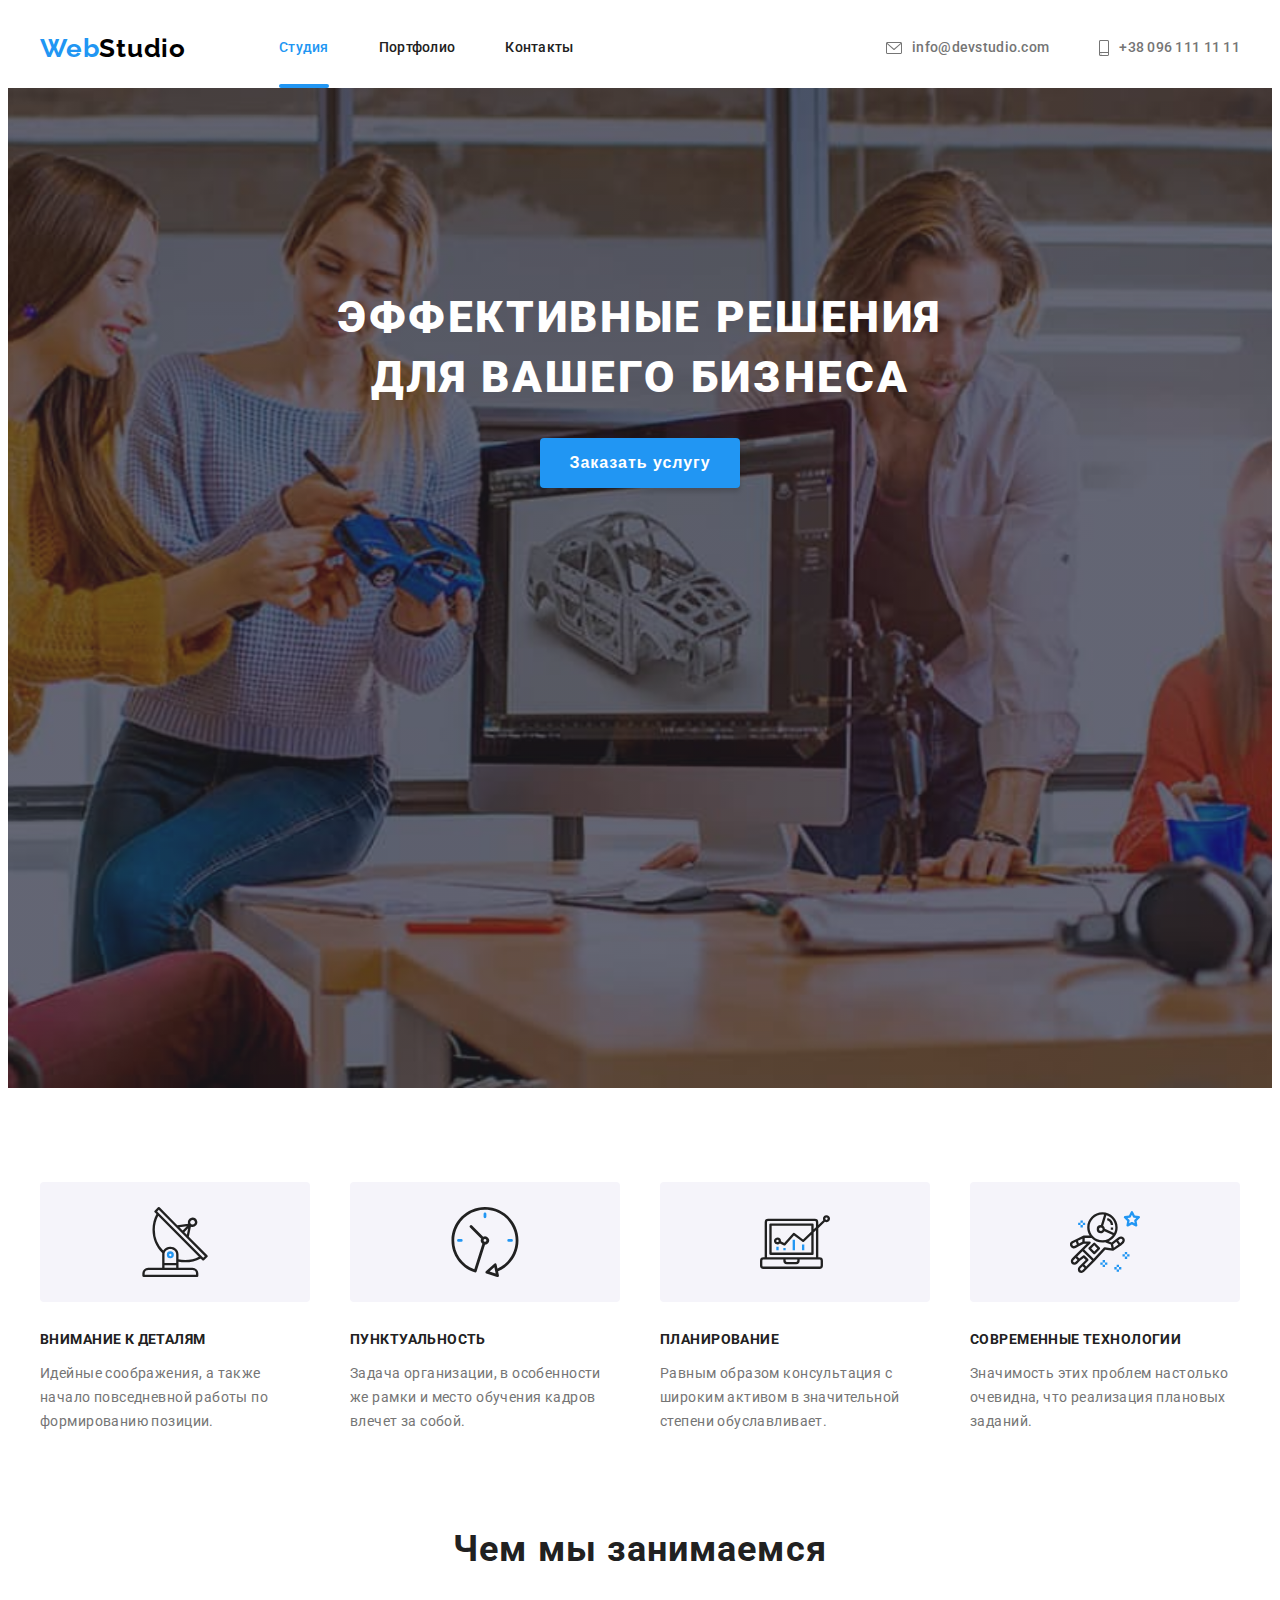
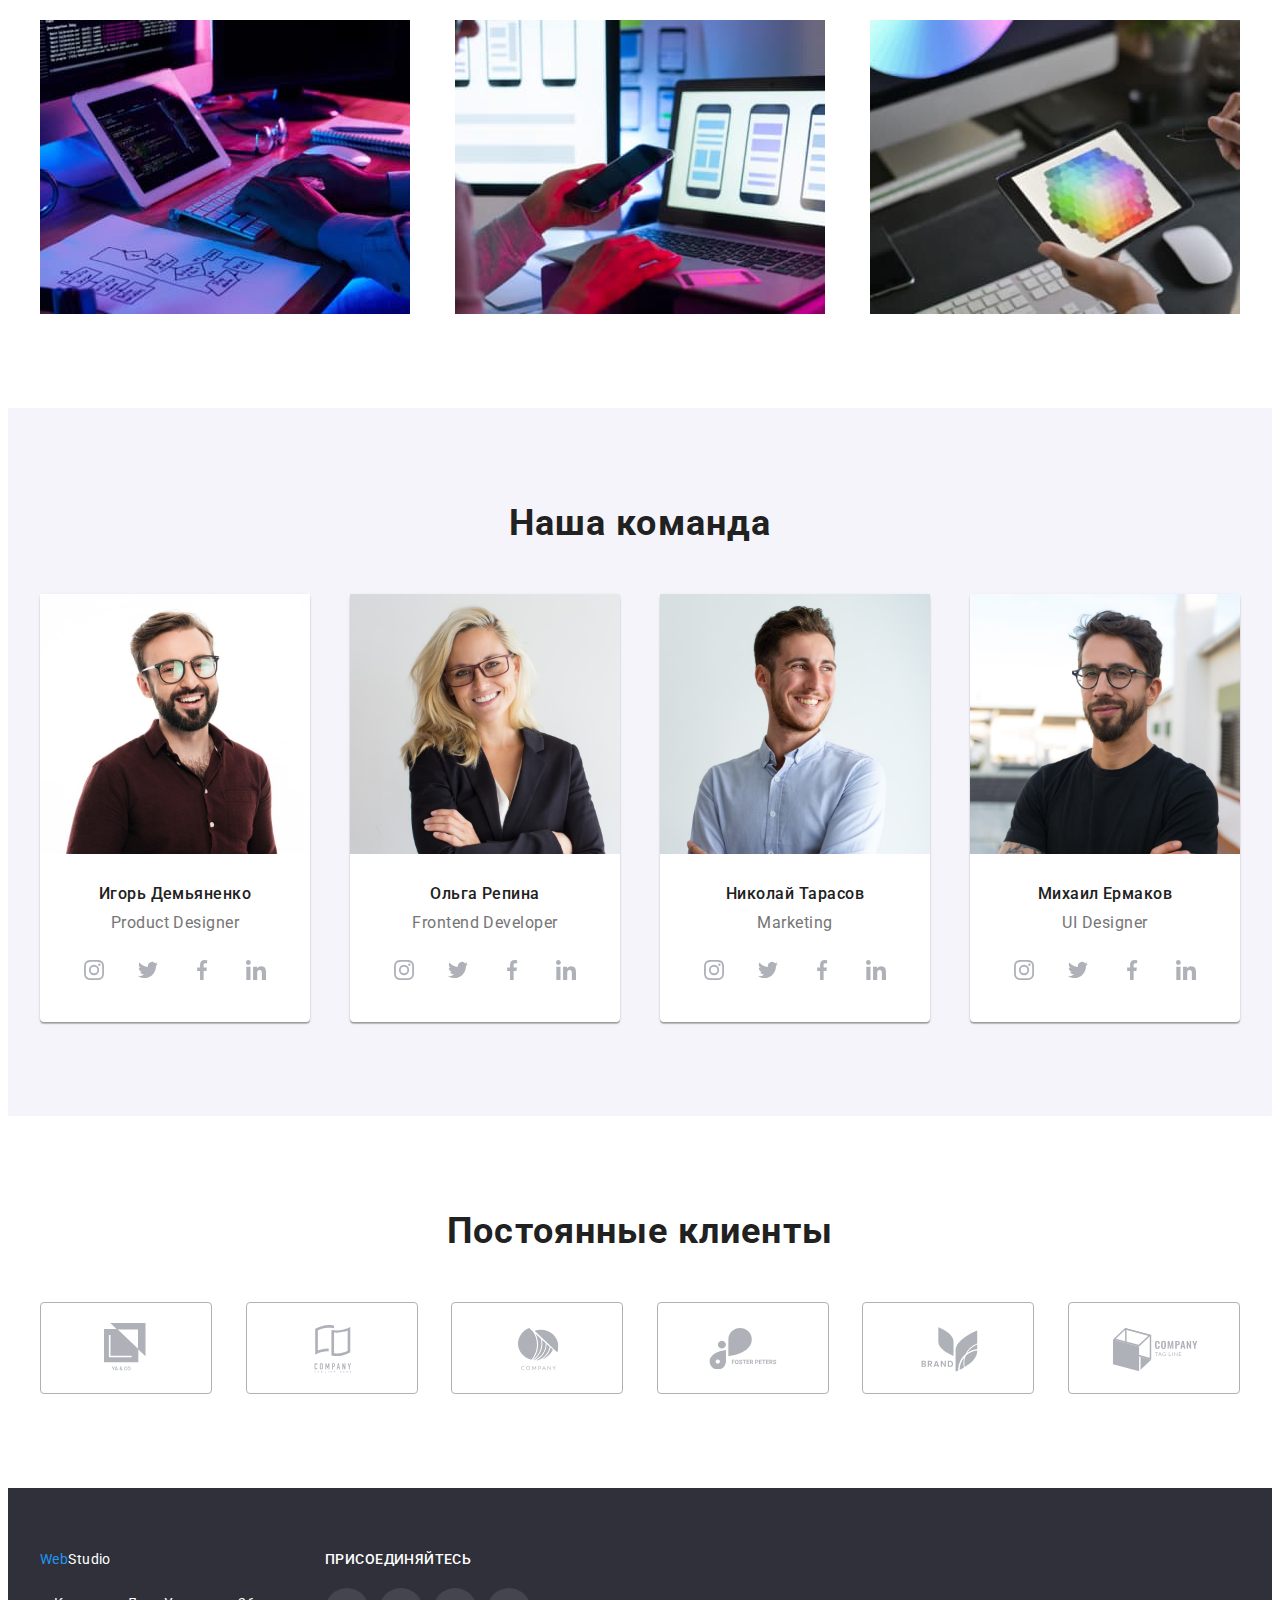
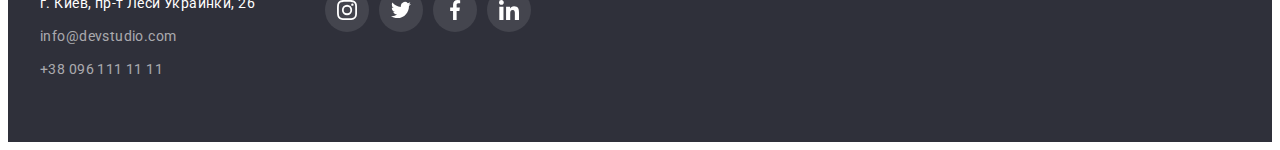
==== commit d65f4d6b: "добавляет черточки в навигации" ====
--- a/index.html
+++ b/index.html
@@ -19,7 +19,10 @@
             <nav class="menu">
                 <a href="#" lang="en" class="logo"><span>Web</span>Studio</a>
                 <ul class="site-nav list-no-style">
-                    <li class="site-nav-item"><a href="./index.html" class="link link-visited">Студия</a></li>
+                    <li class="site-nav-item">
+                        <a href="./index.html" class="link link-visited">Студия</a>
+                        <div class="site-nav-underline"></div>
+                    </li>
                     <li class="site-nav-item"><a href="./portfolio.html" class="link">Портфолио</a></li>
                     <li class="site-nav-item"><a href="#" class="link">Контакты</a></li>
                 </ul>
@@ -56,7 +59,7 @@
         <!-- Преимущества -->
         <section class="advantages">
             <div class="container">
-                <h2 hidden>Наши преимущества</h2>
+                <h2 class="visually-hidden">Наши преимущества</h2>
                 <ul class="advantages-list list-no-style">
                     <li>
                         <div class="advantages-item-box">
@@ -335,28 +338,28 @@
                 <p class="footer-links-title">присоединяйтесь</p>
                 <ul class="list-no-style commands-list-icon">
                     <li class="commands-icon">
-                        <a href="#" class="footer-list-icons">
+                        <a href="#" class="footer-list-icons" aria-label="instagram">
                             <svg class="icon-svg">
                                 <use href="./images/decoration/icons/symbol-defs.svg#icon-instagram"></use>
                             </svg>
                         </a>
                     </li>
                     <li class="commands-icon">
-                        <a href="#" class="footer-list-icons">
+                        <a href="#" class="footer-list-icons" aria-label="twitter">
                             <svg class="icon-svg">
                                 <use href="./images/decoration/icons/symbol-defs.svg#icon-twitter"></use>
                             </svg>
                         </a>
                     </li>
                     <li class="commands-icon">
-                        <a href="#" class="footer-list-icons">
+                        <a href="#" class="footer-list-icons" aria-label="facebook">
                             <svg class="icon-svg">
                                 <use href="./images/decoration/icons/symbol-defs.svg#icon-facebook"></use>
                             </svg>
                         </a>
                     </li>
                     <li class="commands-icon">
-                        <a href="#" class="footer-list-icons">
+                        <a href="#" class="footer-list-icons" aria-label="linkedin">
                             <svg class="icon-svg">
                                 <use href="./images/decoration/icons/symbol-defs.svg#icon-linkedin"></use>
                             </svg>
--- a/style/style.css
+++ b/style/style.css
@@ -57,6 +57,16 @@
   height: auto;
 }
 
+.visually-hidden {
+  position: absolute;
+  width: 1px;
+  height: 1px;
+  margin: -1px;
+  border: 0;
+  padding: 0;
+  clip: rect(0000);
+  overflow: hidden;
+}
 /* -------------------------/COMPONENTS------------------------- */
 
 /* -------------------------HEADER------------------------------ */
@@ -77,7 +87,20 @@
 }
 /* -----/header-components----- */
 /* ------site logo------ */
-.logo {
+.site-nav .site-nav-underline {
+  position: absolute;
+  bottom: 0;
+  width: 100%;
+  height: 4px;
+  background-color: var(--hover-color);
+  border-radius: 2px;
+}
+
+.site-nav .site-nav-item {
+  position: relative;
+}
+
+.header-main .logo {
   margin-right: 93px;
   font-family: var(--logo-faily);
   font-weight: 700;
@@ -125,6 +148,7 @@
   display: inline-flex;
   align-items: center;
   color: var(--text-color);
+  fill: currentColor;
 }
 
 .contacts-nav a:hover,
@@ -135,12 +159,13 @@
 
 .contacts-icon {
   margin-right: 10px;
-  fill: currentColor;
-}
+}
+
 .icon-envelope {
   width: 16px;
   height: 12px;
 }
+
 .icon-smartphone {
   width: 10px;
   height: 16px;
@@ -190,7 +215,7 @@
   border-radius: 4px;
   box-shadow: 0px 4px 4px rgba(0, 0, 0, 0.15);
   border-color: transparent;
-
+  cursor: pointer;
   font-weight: 700;
   font-size: 16px;
   line-height: 1.88;
@@ -322,18 +347,19 @@
   height: 44px;
   border-radius: 50%;
   color: var(--icons-color);
+  fill: currentColor;
 }
 
 .commands-icon a:hover,
 .commands-icon a:focus,
 .commands-icon a:active {
   background-color: var(--hover-color);
-  color: var(--color-white);
-}
+  fill: var(--color-white);
+}
+
 .commands-icon .icon-svg {
   width: 20px;
   height: 20px;
-  fill: currentColor;
 }
 
 /* -----clients----- */
@@ -356,6 +382,7 @@
   border: 1px solid var(--icons-color);
   border-radius: 4px;
   color: var(--icons-color);
+  fill: currentColor;
 }
 
 .clients .clients-icon:hover,
@@ -365,9 +392,6 @@
   border-color: var(--hover-color);
 }
 
-.clients .clients-icon-svg {
-  fill: currentColor;
-}
 /* -------------------------/STUDIO------------------------------- */
 
 /* ------------------------PORTFOLIO------------------------------ */
@@ -396,6 +420,7 @@
   font-size: 16px;
   line-height: 1.63;
   letter-spacing: 0.03em;
+  cursor: pointer;
   color: var(--title-color);
   background-color: var(--commands-background-color);
 }
@@ -415,8 +440,14 @@
   flex-wrap: wrap;
   margin: -15px;
 }
-.portfolio-list a {
+.portfolio-list .portfolio-box-link {
   display: block;
+}
+
+.portfolio-list .portfolio-box-link:hover,
+.portfolio-list .portfolio-box-link:focus {
+  box-shadow: 0px 1px 1px rgba(0, 0, 0, 0.12), 0px 4px 4px rgba(0, 0, 0, 0.06),
+    1px 4px 6px rgba(0, 0, 0, 0.16);
 }
 
 .portfolio-box .portfolio-list {
